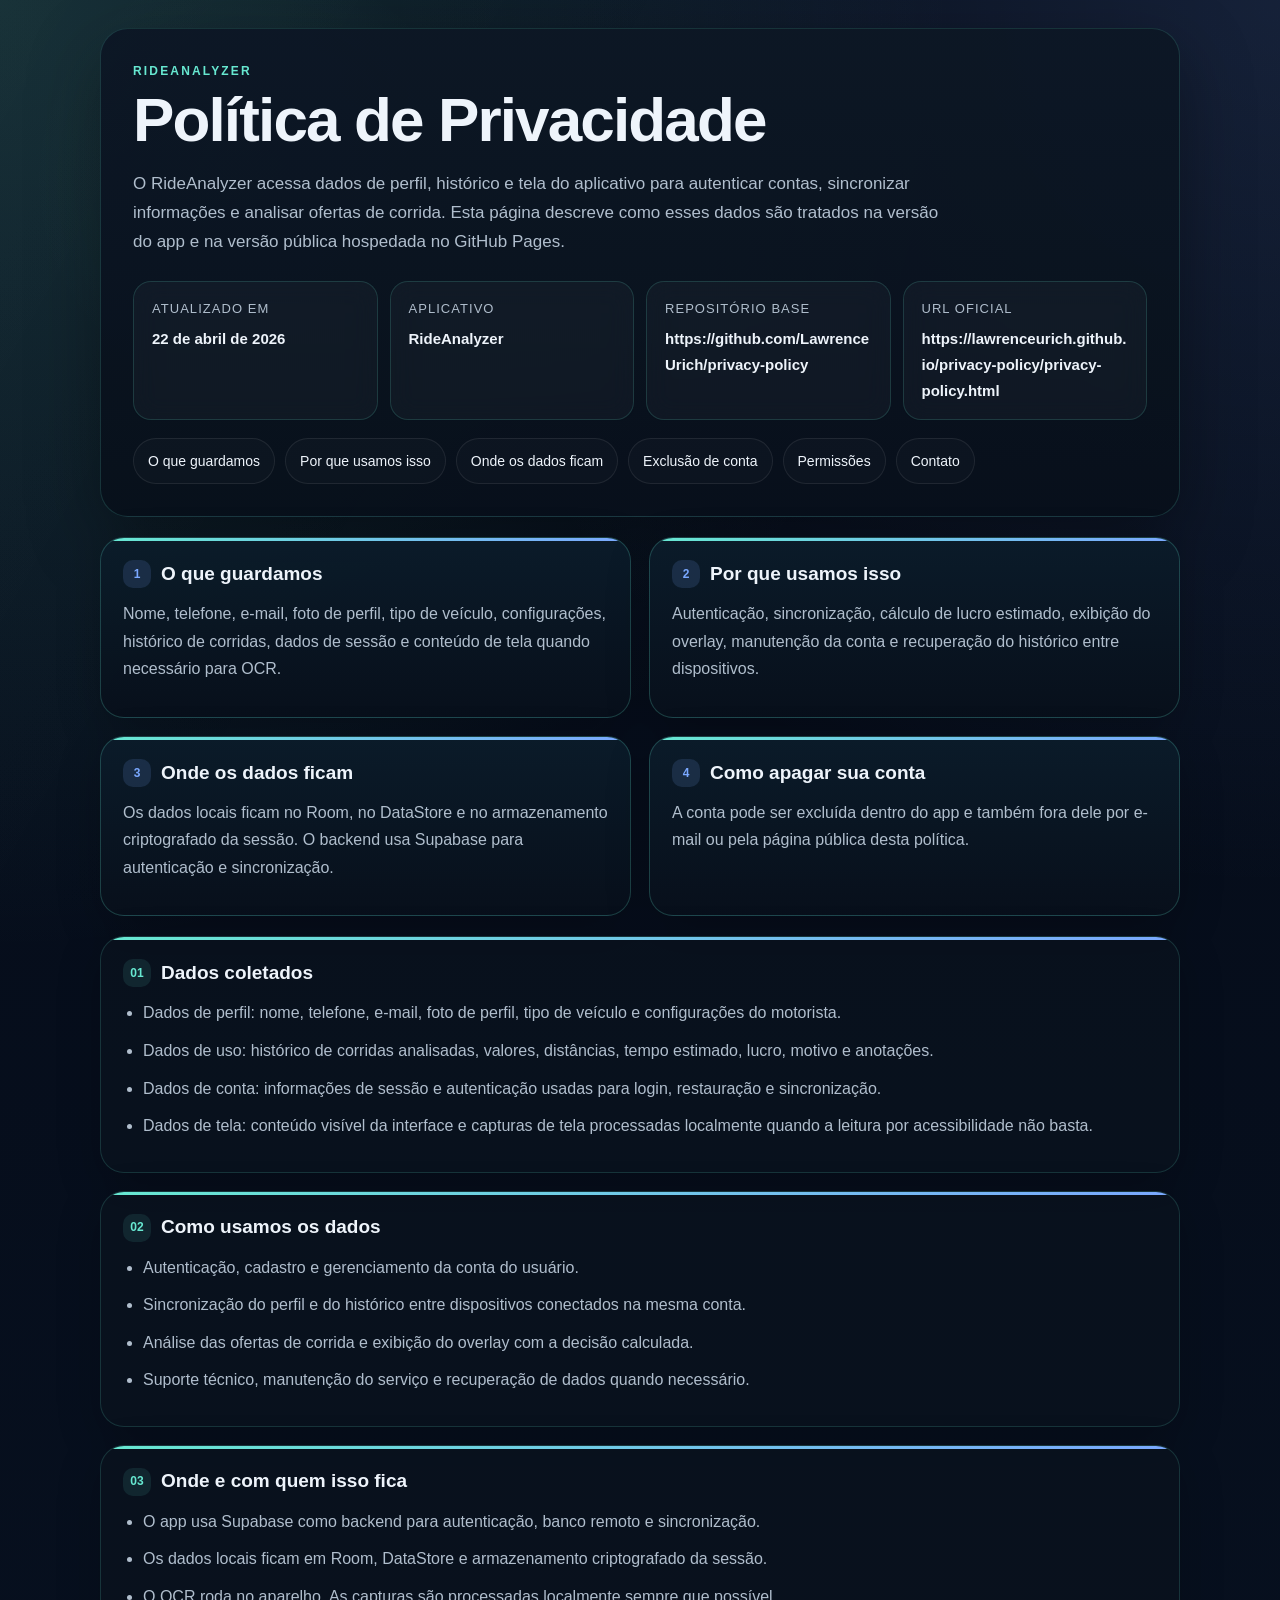
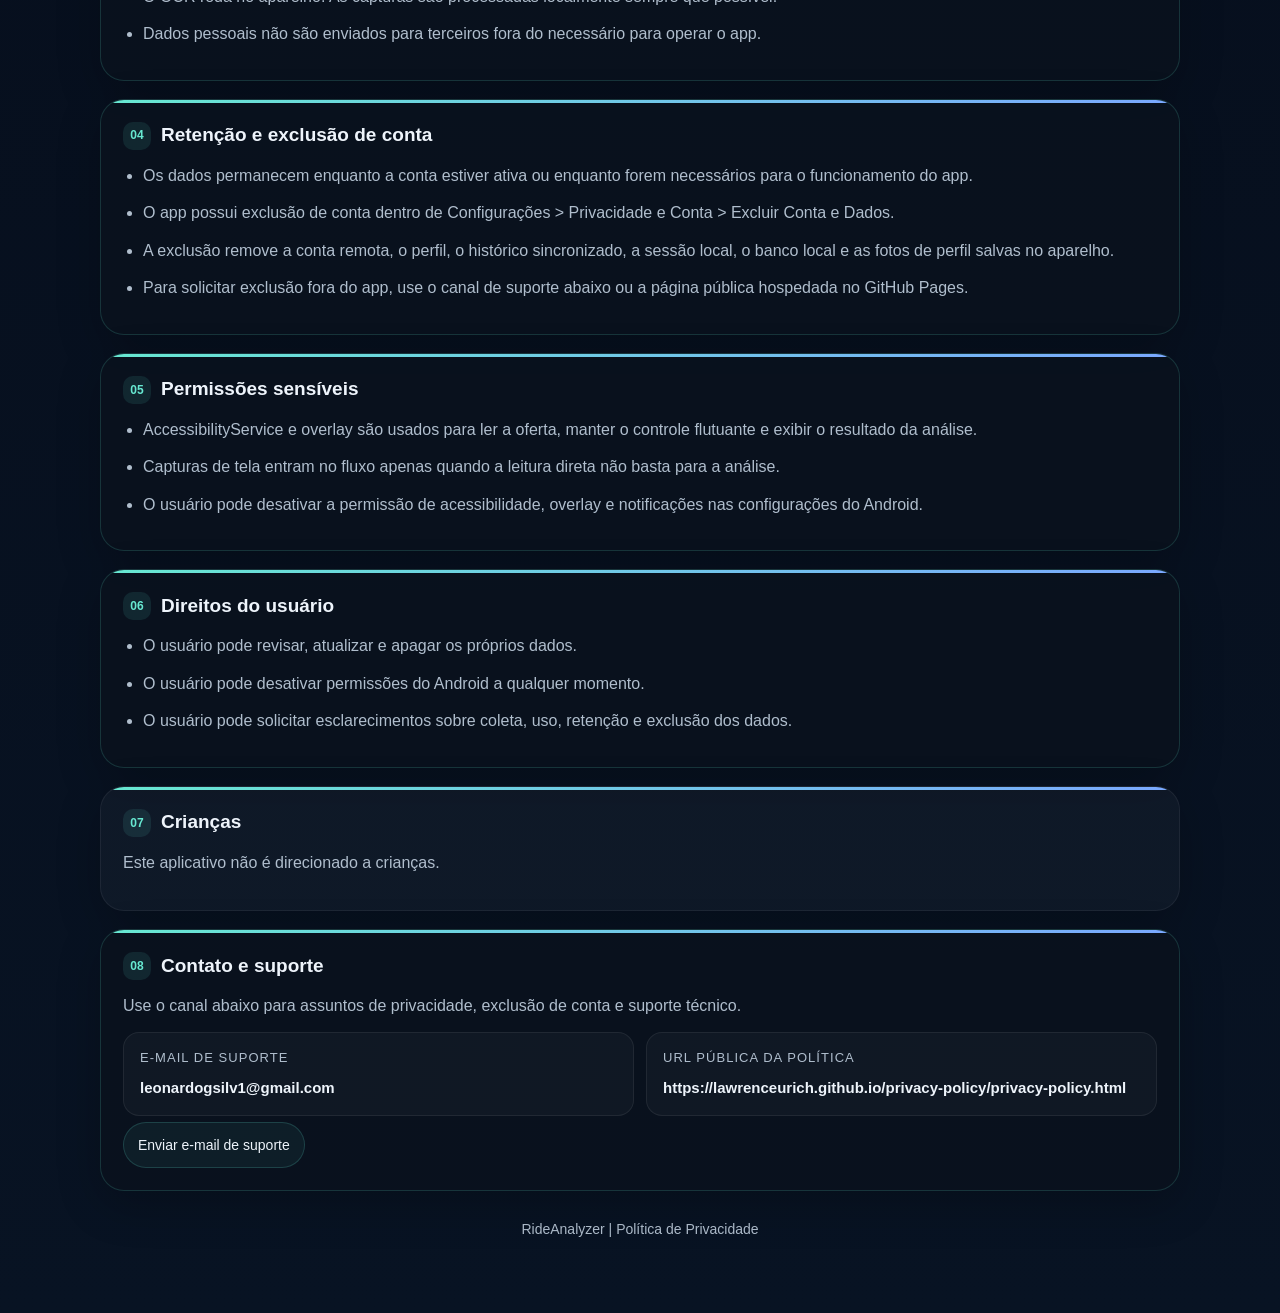
==== index.html @ 437ed107 "Criação de reirecionamento" ====
<!doctype html>
<html lang="pt-BR">
<head>
    <meta charset="utf-8" />
    <meta name="viewport" content="width=device-width, initial-scale=1" />
    <meta http-equiv="refresh" content="0; url=privacy-policy.html" />
    <title>RideAnalyzer - Politica de Privacidade</title>
</head>
<body>
    <p>
        Redirecionando para a
        <a href="privacy-policy.html">Politica de Privacidade do RideAnalyzer</a>.
    </p>
</body>
</html>
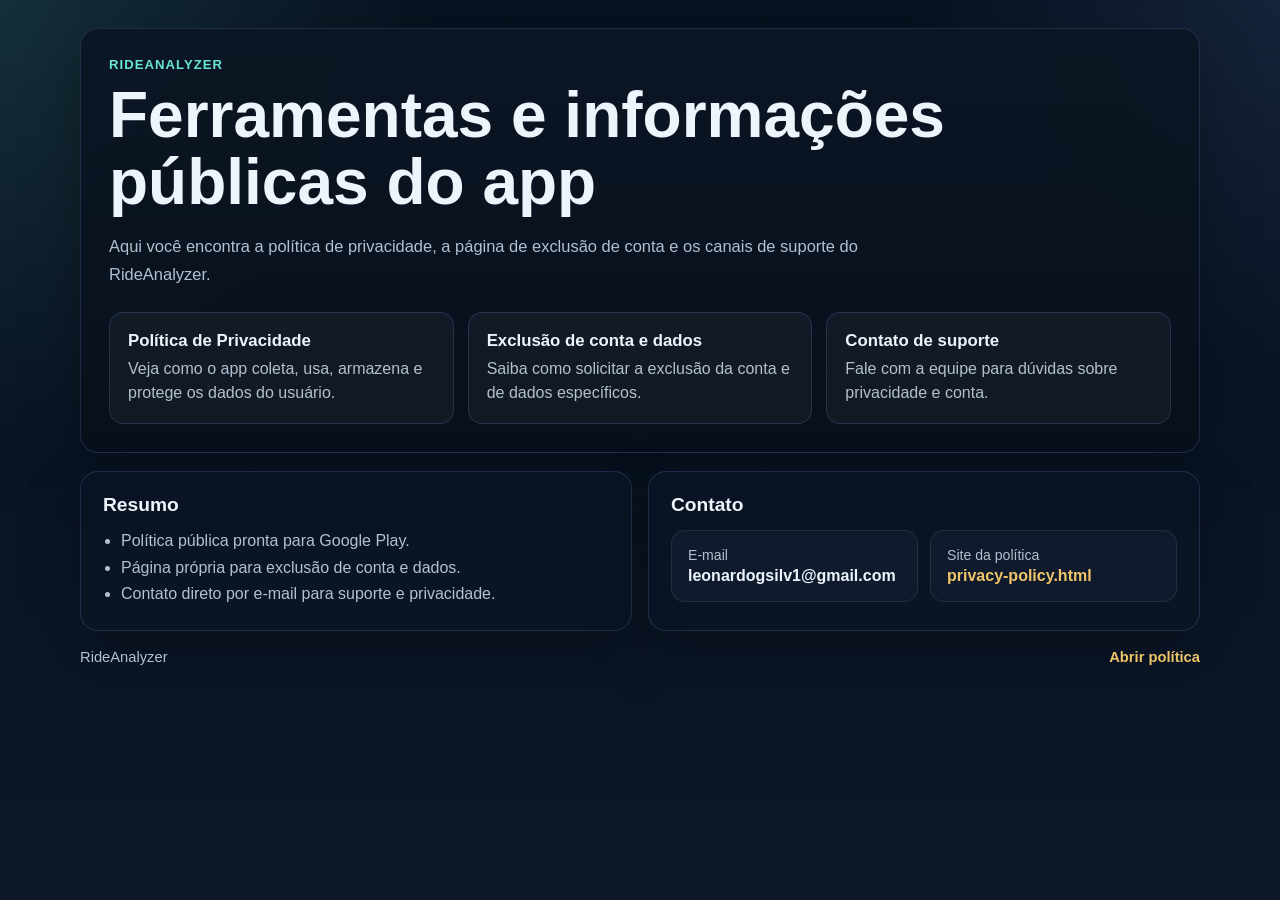
==== commit ad1a3da5: "Lading page" ====
--- a/index.html
+++ b/index.html
@@ -3,13 +3,257 @@
 <head>
     <meta charset="utf-8" />
     <meta name="viewport" content="width=device-width, initial-scale=1" />
-    <meta http-equiv="refresh" content="0; url=privacy-policy.html" />
-    <title>RideAnalyzer - Politica de Privacidade</title>
+    <meta name="description" content="RideAnalyzer: politica de privacidade, exclusao de conta e contato." />
+    <title>RideAnalyzer</title>
+    <style>
+        :root {
+            --bg: #07111f;
+            --bg-2: #0c1728;
+            --panel: rgba(11, 21, 36, 0.9);
+            --panel-2: rgba(16, 28, 46, 0.95);
+            --text: #eef4fb;
+            --muted: #b2c0d0;
+            --line: rgba(122, 168, 255, 0.18);
+            --accent: #67e8d1;
+            --accent-2: #7aa8ff;
+            --accent-3: #f0c56a;
+            --shadow: 0 24px 60px rgba(0, 0, 0, 0.28);
+        }
+
+        * {
+            box-sizing: border-box;
+        }
+
+        html {
+            color-scheme: dark;
+        }
+
+        body {
+            margin: 0;
+            min-height: 100vh;
+            font-family: "Segoe UI", Arial, sans-serif;
+            color: var(--text);
+            background:
+                radial-gradient(circle at top left, rgba(103, 232, 209, 0.14), transparent 28%),
+                radial-gradient(circle at top right, rgba(122, 168, 255, 0.12), transparent 24%),
+                linear-gradient(180deg, var(--bg), var(--bg-2));
+        }
+
+        main {
+            width: min(1120px, calc(100% - 32px));
+            margin: 0 auto;
+            padding: 28px 0 56px;
+        }
+
+        .hero {
+            border: 1px solid var(--line);
+            border-radius: 18px;
+            background: linear-gradient(180deg, rgba(12, 22, 36, 0.96), rgba(8, 16, 27, 0.96));
+            box-shadow: var(--shadow);
+            padding: 28px;
+            overflow: hidden;
+        }
+
+        .eyebrow {
+            margin: 0 0 10px;
+            color: var(--accent);
+            font-size: 0.82rem;
+            font-weight: 800;
+            letter-spacing: 0.08em;
+            text-transform: uppercase;
+        }
+
+        h1 {
+            margin: 0;
+            font-size: clamp(2.3rem, 5vw, 4.2rem);
+            line-height: 1.05;
+        }
+
+        .lead {
+            max-width: 760px;
+            margin: 16px 0 0;
+            color: var(--muted);
+            font-size: 1.03rem;
+            line-height: 1.7;
+        }
+
+        .actions {
+            display: grid;
+            grid-template-columns: repeat(auto-fit, minmax(220px, 1fr));
+            gap: 14px;
+            margin-top: 24px;
+        }
+
+        .action {
+            display: block;
+            padding: 18px;
+            border: 1px solid var(--line);
+            border-radius: 14px;
+            background: rgba(255, 255, 255, 0.04);
+            color: var(--text);
+            text-decoration: none;
+            transition: transform 0.15s ease, border-color 0.15s ease, background 0.15s ease;
+        }
+
+        .action:hover {
+            transform: translateY(-2px);
+            border-color: rgba(103, 232, 209, 0.36);
+            background: rgba(255, 255, 255, 0.06);
+        }
+
+        .action strong {
+            display: block;
+            font-size: 1.05rem;
+            margin-bottom: 6px;
+        }
+
+        .action span {
+            display: block;
+            color: var(--muted);
+            line-height: 1.5;
+        }
+
+        .grid {
+            display: grid;
+            grid-template-columns: repeat(12, 1fr);
+            gap: 16px;
+            margin-top: 18px;
+        }
+
+        .card {
+            grid-column: span 6;
+            border: 1px solid var(--line);
+            border-radius: 18px;
+            background: var(--panel);
+            box-shadow: var(--shadow);
+            padding: 22px;
+        }
+
+        .card h2 {
+            margin: 0 0 12px;
+            font-size: 1.2rem;
+        }
+
+        .card p,
+        .card li {
+            color: var(--muted);
+            line-height: 1.65;
+        }
+
+        .card ul {
+            margin: 0;
+            padding-left: 18px;
+        }
+
+        .contact {
+            display: grid;
+            grid-template-columns: repeat(auto-fit, minmax(240px, 1fr));
+            gap: 12px;
+            margin-top: 14px;
+        }
+
+        .contact-item {
+            border: 1px solid rgba(255, 255, 255, 0.08);
+            border-radius: 14px;
+            background: var(--panel-2);
+            padding: 16px;
+        }
+
+        .contact-item span {
+            display: block;
+            color: var(--muted);
+            font-size: 0.88rem;
+        }
+
+        .contact-item strong {
+            display: block;
+            margin-top: 4px;
+            overflow-wrap: anywhere;
+        }
+
+        .footer {
+            display: flex;
+            flex-wrap: wrap;
+            gap: 12px;
+            justify-content: space-between;
+            align-items: center;
+            margin-top: 18px;
+            color: var(--muted);
+            font-size: 0.92rem;
+        }
+
+        .mini-link {
+            color: var(--accent-3);
+            text-decoration: none;
+            font-weight: 700;
+        }
+
+        .mini-link:hover {
+            text-decoration: underline;
+        }
+
+        @media (max-width: 860px) {
+            .card {
+                grid-column: span 12;
+            }
+        }
+    </style>
 </head>
 <body>
-    <p>
-        Redirecionando para a
-        <a href="privacy-policy.html">Politica de Privacidade do RideAnalyzer</a>.
-    </p>
+    <main>
+        <section class="hero" aria-labelledby="title">
+            <p class="eyebrow">RideAnalyzer</p>
+            <h1 id="title">Ferramentas e informações públicas do app</h1>
+            <p class="lead">
+                Aqui você encontra a política de privacidade, a página de exclusão de conta e os
+                canais de suporte do RideAnalyzer.
+            </p>
+
+            <div class="actions" aria-label="Links principais">
+                <a class="action" href="privacy-policy.html">
+                    <strong>Política de Privacidade</strong>
+                    <span>Veja como o app coleta, usa, armazena e protege os dados do usuário.</span>
+                </a>
+                <a class="action" href="account-deletion.html">
+                    <strong>Exclusão de conta e dados</strong>
+                    <span>Saiba como solicitar a exclusão da conta e de dados específicos.</span>
+                </a>
+                <a class="action" href="mailto:leonardogsilv1@gmail.com?subject=RideAnalyzer%20-%20Suporte%20e%20privacidade">
+                    <strong>Contato de suporte</strong>
+                    <span>Fale com a equipe para dúvidas sobre privacidade e conta.</span>
+                </a>
+            </div>
+        </section>
+
+        <section class="grid" aria-label="Conteudo adicional">
+            <article class="card">
+                <h2>Resumo</h2>
+                <ul>
+                    <li>Política pública pronta para Google Play.</li>
+                    <li>Página própria para exclusão de conta e dados.</li>
+                    <li>Contato direto por e-mail para suporte e privacidade.</li>
+                </ul>
+            </article>
+
+            <article class="card">
+                <h2>Contato</h2>
+                <div class="contact">
+                    <div class="contact-item">
+                        <span>E-mail</span>
+                        <strong>leonardogsilv1@gmail.com</strong>
+                    </div>
+                    <div class="contact-item">
+                        <span>Site da política</span>
+                        <strong><a class="mini-link" href="privacy-policy.html">privacy-policy.html</a></strong>
+                    </div>
+                </div>
+            </article>
+        </section>
+
+        <div class="footer">
+            <span>RideAnalyzer</span>
+            <a class="mini-link" href="privacy-policy.html">Abrir política</a>
+        </div>
+    </main>
 </body>
 </html>
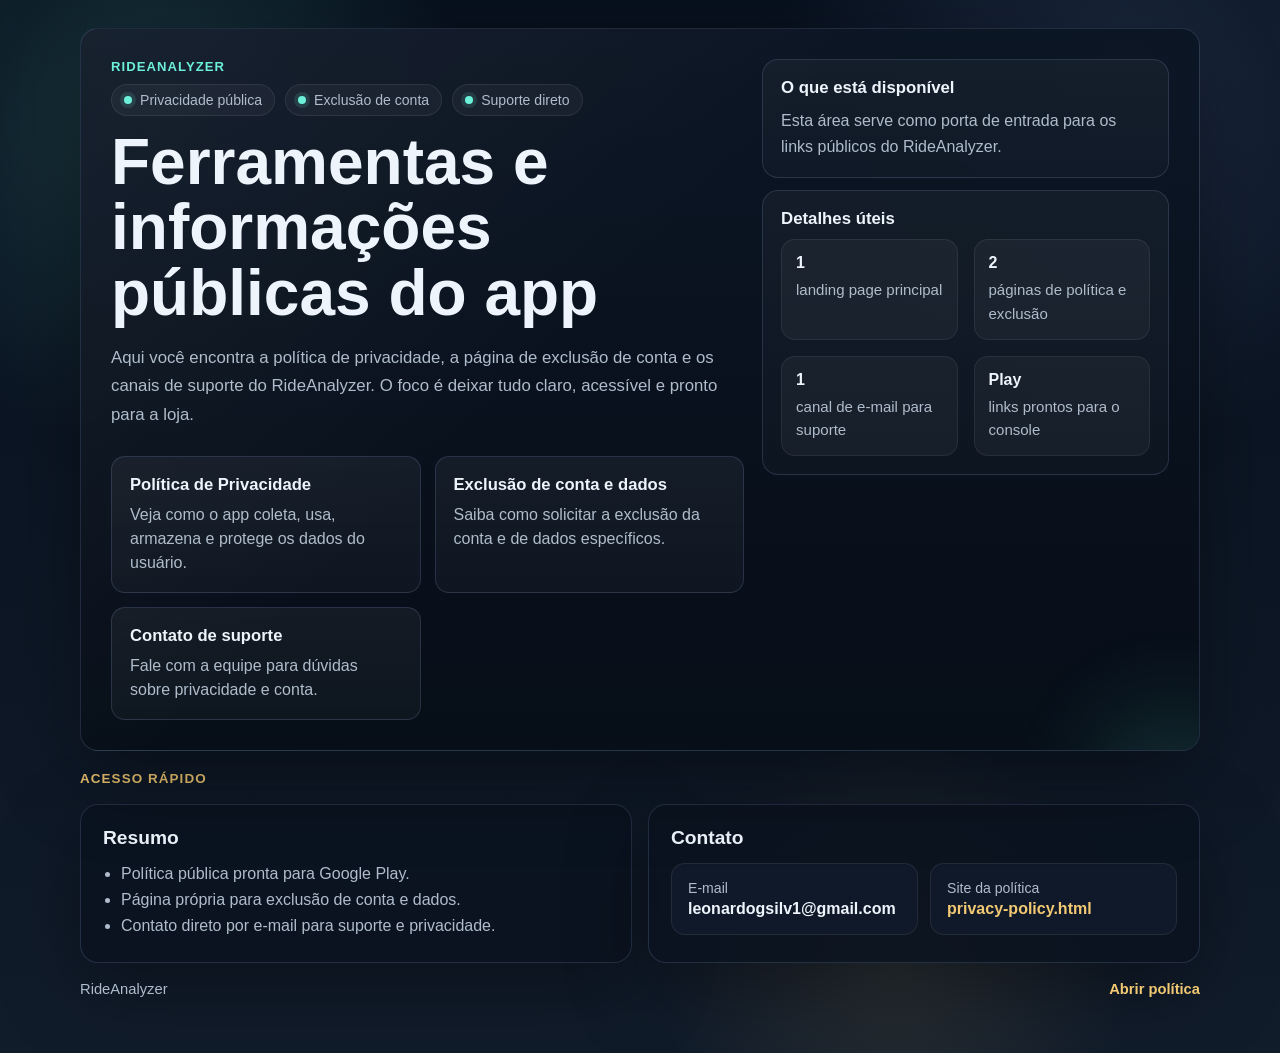
==== commit 8cb0ddbb: "Landing Page" ====
--- a/index.html
+++ b/index.html
@@ -7,17 +7,19 @@
     <title>RideAnalyzer</title>
     <style>
         :root {
-            --bg: #07111f;
-            --bg-2: #0c1728;
-            --panel: rgba(11, 21, 36, 0.9);
-            --panel-2: rgba(16, 28, 46, 0.95);
+            --bg: #07101d;
+            --bg-2: #111c2b;
+            --panel: rgba(11, 19, 31, 0.88);
+            --panel-2: rgba(17, 27, 42, 0.96);
+            --panel-3: rgba(255, 255, 255, 0.04);
             --text: #eef4fb;
-            --muted: #b2c0d0;
-            --line: rgba(122, 168, 255, 0.18);
-            --accent: #67e8d1;
-            --accent-2: #7aa8ff;
-            --accent-3: #f0c56a;
-            --shadow: 0 24px 60px rgba(0, 0, 0, 0.28);
+            --muted: #afbccb;
+            --line: rgba(145, 176, 220, 0.18);
+            --line-strong: rgba(103, 232, 209, 0.24);
+            --accent: #6cf0d8;
+            --accent-2: #8fb2ff;
+            --accent-3: #f3ca73;
+            --shadow: 0 28px 80px rgba(0, 0, 0, 0.34);
         }
 
         * {
@@ -34,8 +36,9 @@
             font-family: "Segoe UI", Arial, sans-serif;
             color: var(--text);
             background:
-                radial-gradient(circle at top left, rgba(103, 232, 209, 0.14), transparent 28%),
-                radial-gradient(circle at top right, rgba(122, 168, 255, 0.12), transparent 24%),
+                radial-gradient(circle at 12% 12%, rgba(108, 240, 216, 0.16), transparent 22%),
+                radial-gradient(circle at 88% 8%, rgba(143, 178, 255, 0.14), transparent 24%),
+                radial-gradient(circle at 70% 92%, rgba(243, 202, 115, 0.1), transparent 18%),
                 linear-gradient(180deg, var(--bg), var(--bg-2));
         }
 
@@ -46,12 +49,36 @@
         }
 
         .hero {
+            position: relative;
             border: 1px solid var(--line);
             border-radius: 18px;
-            background: linear-gradient(180deg, rgba(12, 22, 36, 0.96), rgba(8, 16, 27, 0.96));
+            background:
+                linear-gradient(135deg, rgba(255, 255, 255, 0.05), transparent 44%),
+                linear-gradient(180deg, rgba(12, 22, 36, 0.96), rgba(7, 14, 24, 0.96));
             box-shadow: var(--shadow);
-            padding: 28px;
+            padding: 30px;
             overflow: hidden;
+        }
+
+        .hero::after {
+            content: "";
+            position: absolute;
+            inset: auto -12% -28% auto;
+            width: 320px;
+            height: 320px;
+            border-radius: 50%;
+            background: radial-gradient(circle, rgba(108, 240, 216, 0.14), rgba(108, 240, 216, 0.03) 45%, transparent 72%);
+            pointer-events: none;
+            filter: blur(2px);
+        }
+
+        .hero-grid {
+            position: relative;
+            z-index: 1;
+            display: grid;
+            grid-template-columns: minmax(0, 1.4fr) minmax(280px, 0.9fr);
+            gap: 18px;
+            align-items: start;
         }
 
         .eyebrow {
@@ -63,17 +90,47 @@
             text-transform: uppercase;
         }
 
+        .brand-row {
+            display: flex;
+            flex-wrap: wrap;
+            gap: 10px;
+            margin-bottom: 14px;
+        }
+
+        .chip {
+            display: inline-flex;
+            align-items: center;
+            gap: 8px;
+            padding: 8px 12px;
+            border: 1px solid rgba(255, 255, 255, 0.08);
+            border-radius: 999px;
+            background: rgba(255, 255, 255, 0.04);
+            color: var(--muted);
+            font-size: 0.88rem;
+            line-height: 1;
+        }
+
+        .chip::before {
+            content: "";
+            width: 8px;
+            height: 8px;
+            border-radius: 50%;
+            background: var(--accent);
+            box-shadow: 0 0 0 4px rgba(108, 240, 216, 0.12);
+        }
+
         h1 {
             margin: 0;
-            font-size: clamp(2.3rem, 5vw, 4.2rem);
-            line-height: 1.05;
+            font-size: clamp(2.4rem, 5vw, 4.4rem);
+            line-height: 1.02;
+            letter-spacing: 0;
         }
 
         .lead {
             max-width: 760px;
-            margin: 16px 0 0;
-            color: var(--muted);
-            font-size: 1.03rem;
+            margin: 18px 0 0;
+            color: var(--muted);
+            font-size: 1.05rem;
             line-height: 1.7;
         }
 
@@ -81,36 +138,85 @@
             display: grid;
             grid-template-columns: repeat(auto-fit, minmax(220px, 1fr));
             gap: 14px;
-            margin-top: 24px;
+            margin-top: 26px;
         }
 
         .action {
             display: block;
-            padding: 18px;
+            padding: 18px 18px 17px;
             border: 1px solid var(--line);
             border-radius: 14px;
-            background: rgba(255, 255, 255, 0.04);
+            background: linear-gradient(180deg, rgba(255, 255, 255, 0.05), rgba(255, 255, 255, 0.03));
             color: var(--text);
             text-decoration: none;
-            transition: transform 0.15s ease, border-color 0.15s ease, background 0.15s ease;
+            transition: transform 0.16s ease, border-color 0.16s ease, background 0.16s ease, box-shadow 0.16s ease;
         }
 
         .action:hover {
             transform: translateY(-2px);
-            border-color: rgba(103, 232, 209, 0.36);
+            border-color: var(--line-strong);
             background: rgba(255, 255, 255, 0.06);
+            box-shadow: 0 16px 34px rgba(0, 0, 0, 0.18);
         }
 
         .action strong {
             display: block;
+            font-size: 1.04rem;
+            margin-bottom: 8px;
+        }
+
+        .action span {
+            display: block;
+            color: var(--muted);
+            line-height: 1.5;
+        }
+
+        .side-panel {
+            display: grid;
+            gap: 12px;
+        }
+
+        .panel {
+            border: 1px solid var(--line);
+            border-radius: 16px;
+            background: linear-gradient(180deg, rgba(255, 255, 255, 0.04), rgba(255, 255, 255, 0.025));
+            padding: 18px;
+        }
+
+        .panel h2 {
+            margin: 0 0 10px;
             font-size: 1.05rem;
+        }
+
+        .panel p {
+            margin: 0;
+            color: var(--muted);
+            line-height: 1.6;
+        }
+
+        .stats {
+            display: grid;
+            grid-template-columns: repeat(2, minmax(0, 1fr));
+            gap: 16px;
+        }
+
+        .stat {
+            border: 1px solid rgba(255, 255, 255, 0.07);
+            border-radius: 14px;
+            background: var(--panel-3);
+            padding: 14px;
+        }
+
+        .stat strong {
+            display: block;
+            font-size: 1rem;
             margin-bottom: 6px;
         }
 
-        .action span {
-            display: block;
-            color: var(--muted);
-            line-height: 1.5;
+        .stat span {
+            color: var(--muted);
+            line-height: 1.55;
+            font-size: 0.94rem;
         }
 
         .grid {
@@ -192,7 +298,20 @@
             text-decoration: underline;
         }
 
+        .section-label {
+            margin: 20px 0 10px;
+            color: var(--accent-3);
+            font-size: 0.84rem;
+            font-weight: 800;
+            letter-spacing: 0.08em;
+            text-transform: uppercase;
+        }
+
         @media (max-width: 860px) {
+            .hero-grid {
+                grid-template-columns: 1fr;
+            }
+
             .card {
                 grid-column: span 12;
             }
@@ -202,29 +321,68 @@
 <body>
     <main>
         <section class="hero" aria-labelledby="title">
-            <p class="eyebrow">RideAnalyzer</p>
-            <h1 id="title">Ferramentas e informações públicas do app</h1>
-            <p class="lead">
-                Aqui você encontra a política de privacidade, a página de exclusão de conta e os
-                canais de suporte do RideAnalyzer.
-            </p>
-
-            <div class="actions" aria-label="Links principais">
-                <a class="action" href="privacy-policy.html">
-                    <strong>Política de Privacidade</strong>
-                    <span>Veja como o app coleta, usa, armazena e protege os dados do usuário.</span>
-                </a>
-                <a class="action" href="account-deletion.html">
-                    <strong>Exclusão de conta e dados</strong>
-                    <span>Saiba como solicitar a exclusão da conta e de dados específicos.</span>
-                </a>
-                <a class="action" href="mailto:leonardogsilv1@gmail.com?subject=RideAnalyzer%20-%20Suporte%20e%20privacidade">
-                    <strong>Contato de suporte</strong>
-                    <span>Fale com a equipe para dúvidas sobre privacidade e conta.</span>
-                </a>
+            <div class="hero-grid">
+                <div>
+                    <p class="eyebrow">RideAnalyzer</p>
+                    <div class="brand-row" aria-label="Resumo rapido">
+                        <span class="chip">Privacidade pública</span>
+                        <span class="chip">Exclusão de conta</span>
+                        <span class="chip">Suporte direto</span>
+                    </div>
+                    <h1 id="title">Ferramentas e informações públicas do app</h1>
+                    <p class="lead">
+                        Aqui você encontra a política de privacidade, a página de exclusão de conta e os
+                        canais de suporte do RideAnalyzer. O foco é deixar tudo claro, acessível e pronto
+                        para a loja.
+                    </p>
+
+                    <div class="actions" aria-label="Links principais">
+                        <a class="action" href="privacy-policy.html">
+                            <strong>Política de Privacidade</strong>
+                            <span>Veja como o app coleta, usa, armazena e protege os dados do usuário.</span>
+                        </a>
+                        <a class="action" href="account-deletion.html">
+                            <strong>Exclusão de conta e dados</strong>
+                            <span>Saiba como solicitar a exclusão da conta e de dados específicos.</span>
+                        </a>
+                        <a class="action" href="mailto:leonardogsilv1@gmail.com?subject=RideAnalyzer%20-%20Suporte%20e%20privacidade">
+                            <strong>Contato de suporte</strong>
+                            <span>Fale com a equipe para dúvidas sobre privacidade e conta.</span>
+                        </a>
+                    </div>
+                </div>
+
+                <aside class="side-panel" aria-label="Painel lateral">
+                    <div class="panel">
+                        <h2>O que está disponível</h2>
+                        <p>Esta área serve como porta de entrada para os links públicos do RideAnalyzer.</p>
+                    </div>
+                    <div class="panel">
+                        <h2>Detalhes úteis</h2>
+                        <div class="stats">
+                            <div class="stat">
+                                <strong>1</strong>
+                                <span>landing page principal</span>
+                            </div>
+                            <div class="stat">
+                                <strong>2</strong>
+                                <span>páginas de política e exclusão</span>
+                            </div>
+                            <div class="stat">
+                                <strong>1</strong>
+                                <span>canal de e-mail para suporte</span>
+                            </div>
+                            <div class="stat">
+                                <strong>Play</strong>
+                                <span>links prontos para o console</span>
+                            </div>
+                        </div>
+                    </div>
+                </aside>
             </div>
         </section>
 
+        <p class="section-label">Acesso rápido</p>
         <section class="grid" aria-label="Conteudo adicional">
             <article class="card">
                 <h2>Resumo</h2>
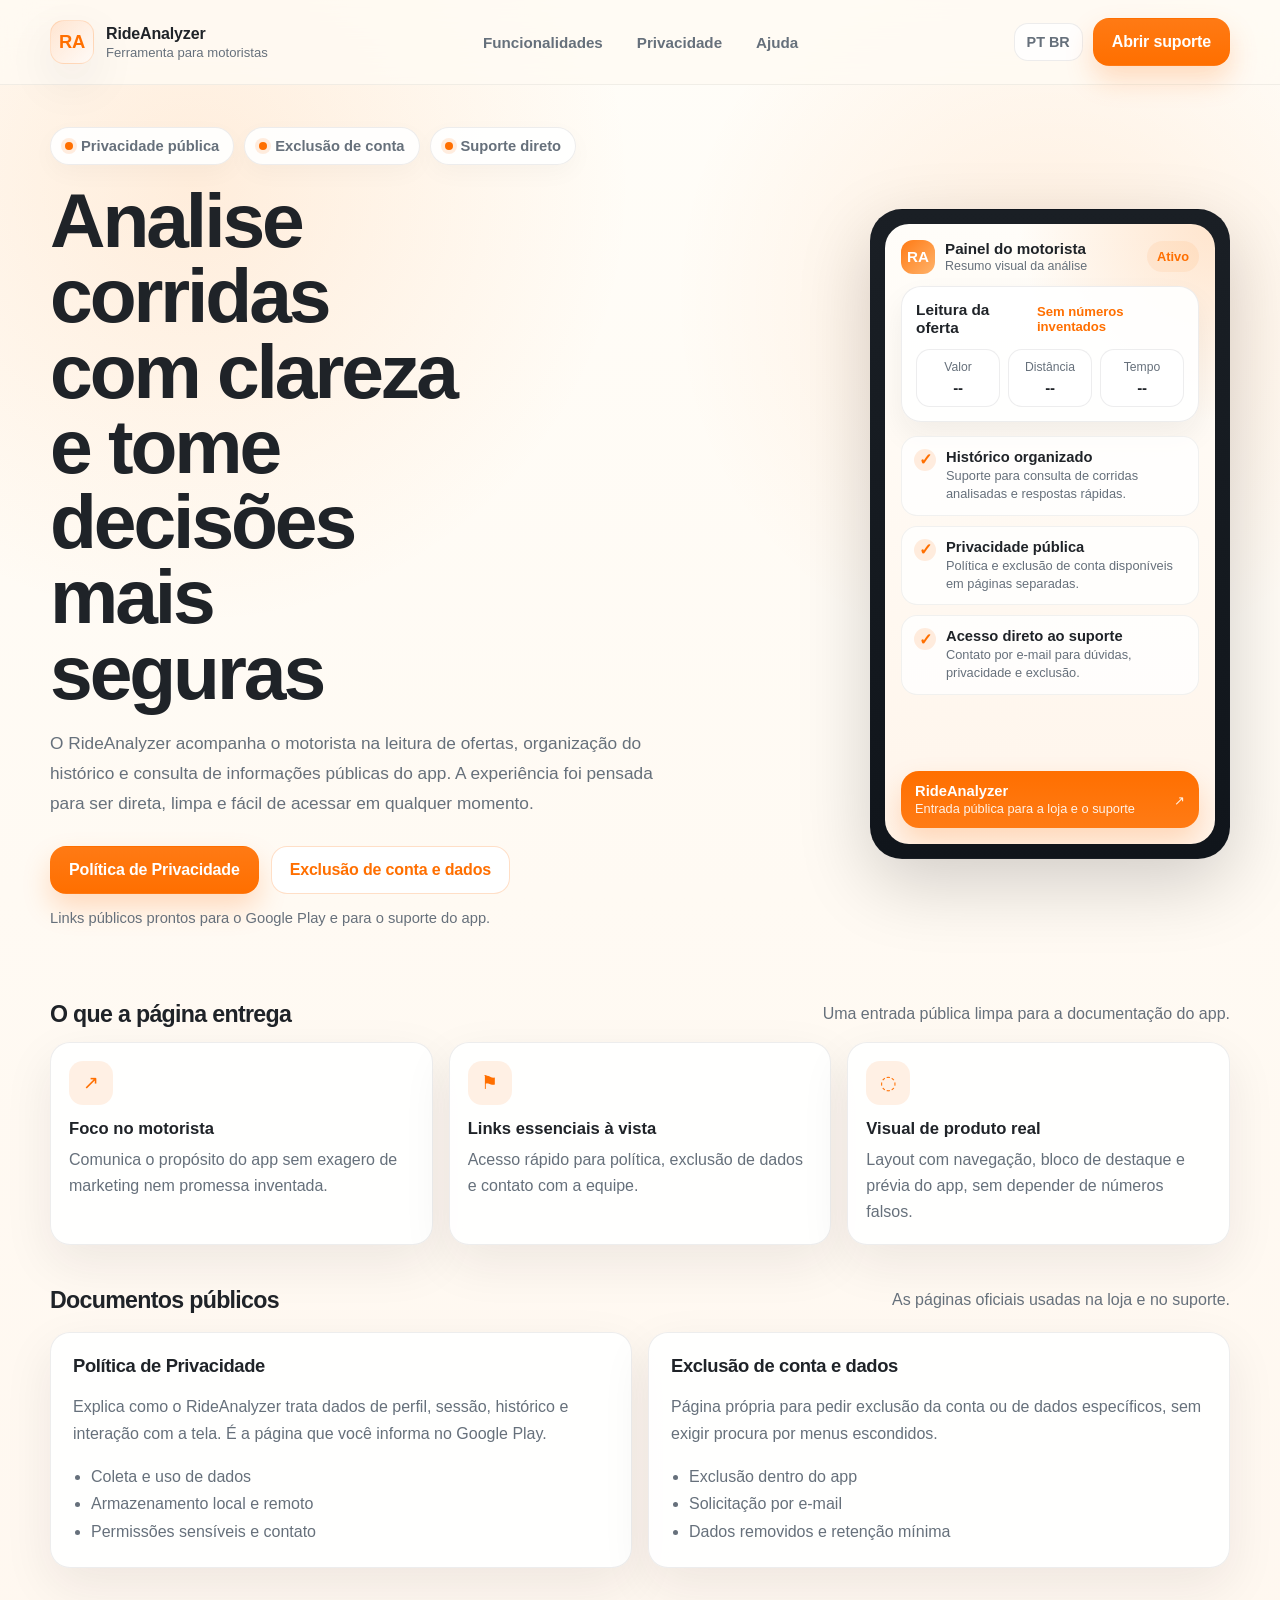
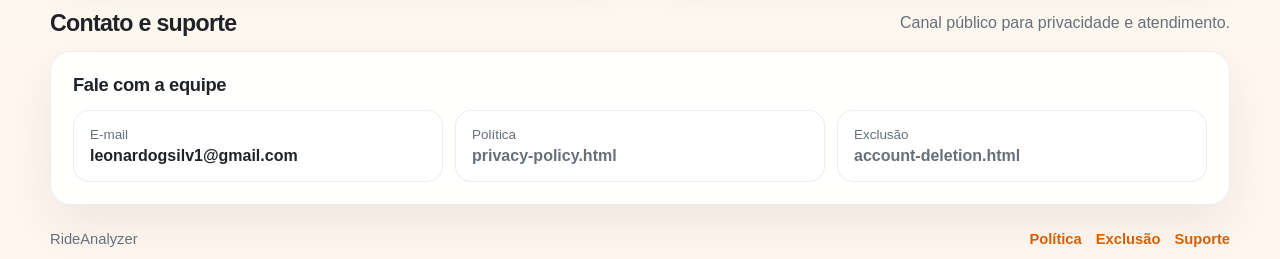
==== commit 79bd60f1: "landing page simples e inicial" ====
--- a/index.html
+++ b/index.html
@@ -3,23 +3,22 @@
 <head>
     <meta charset="utf-8" />
     <meta name="viewport" content="width=device-width, initial-scale=1" />
-    <meta name="description" content="RideAnalyzer: politica de privacidade, exclusao de conta e contato." />
+    <meta name="description" content="RideAnalyzer: analise corridas, consulte a politica de privacidade e solicite exclusao de conta." />
     <title>RideAnalyzer</title>
     <style>
         :root {
-            --bg: #07101d;
-            --bg-2: #111c2b;
-            --panel: rgba(11, 19, 31, 0.88);
-            --panel-2: rgba(17, 27, 42, 0.96);
-            --panel-3: rgba(255, 255, 255, 0.04);
-            --text: #eef4fb;
-            --muted: #afbccb;
-            --line: rgba(145, 176, 220, 0.18);
-            --line-strong: rgba(103, 232, 209, 0.24);
-            --accent: #6cf0d8;
-            --accent-2: #8fb2ff;
-            --accent-3: #f3ca73;
-            --shadow: 0 28px 80px rgba(0, 0, 0, 0.34);
+            --bg: #fffaf3;
+            --surface: rgba(255, 255, 255, 0.9);
+            --surface-strong: #ffffff;
+            --surface-soft: rgba(255, 111, 0, 0.06);
+            --text: #1f2328;
+            --muted: #66707b;
+            --line: rgba(31, 35, 40, 0.08);
+            --line-strong: rgba(255, 111, 0, 0.22);
+            --accent: #ff6f00;
+            --accent-2: #ff8f33;
+            --accent-dark: #d95f00;
+            --shadow: 0 18px 50px rgba(35, 31, 32, 0.08);
         }
 
         * {
@@ -27,7 +26,8 @@
         }
 
         html {
-            color-scheme: dark;
+            color-scheme: light;
+            scroll-behavior: smooth;
         }
 
         body {
@@ -36,190 +36,484 @@
             font-family: "Segoe UI", Arial, sans-serif;
             color: var(--text);
             background:
-                radial-gradient(circle at 12% 12%, rgba(108, 240, 216, 0.16), transparent 22%),
-                radial-gradient(circle at 88% 8%, rgba(143, 178, 255, 0.14), transparent 24%),
-                radial-gradient(circle at 70% 92%, rgba(243, 202, 115, 0.1), transparent 18%),
-                linear-gradient(180deg, var(--bg), var(--bg-2));
-        }
-
-        main {
-            width: min(1120px, calc(100% - 32px));
+                radial-gradient(circle at 15% 10%, rgba(255, 143, 51, 0.14), transparent 22%),
+                radial-gradient(circle at 82% 16%, rgba(255, 111, 0, 0.1), transparent 20%),
+                linear-gradient(180deg, #fffdf8 0%, #fffaf3 48%, #fff7ef 100%);
+        }
+
+        a {
+            color: inherit;
+        }
+
+        .page {
+            width: min(1180px, calc(100% - 32px));
             margin: 0 auto;
-            padding: 28px 0 56px;
+        }
+
+        .topbar {
+            position: sticky;
+            top: 0;
+            z-index: 20;
+            backdrop-filter: blur(16px);
+            background: rgba(255, 250, 243, 0.82);
+            border-bottom: 1px solid rgba(31, 35, 40, 0.06);
+        }
+
+        .topbar-inner {
+            width: min(1180px, calc(100% - 32px));
+            margin: 0 auto;
+            min-height: 84px;
+            display: flex;
+            align-items: center;
+            justify-content: space-between;
+            gap: 20px;
+        }
+
+        .brand {
+            display: flex;
+            align-items: center;
+            gap: 12px;
+            text-decoration: none;
+        }
+
+        .brand-mark {
+            width: 44px;
+            height: 44px;
+            border-radius: 14px;
+            background:
+                linear-gradient(135deg, rgba(255, 111, 0, 0.18), rgba(255, 143, 51, 0.04)),
+                #fff;
+            border: 1px solid rgba(255, 111, 0, 0.16);
+            box-shadow: var(--shadow);
+            display: grid;
+            place-items: center;
+            color: var(--accent);
+            font-weight: 900;
+            font-size: 1.15rem;
+            letter-spacing: -0.02em;
+        }
+
+        .brand-text {
+            display: grid;
+            gap: 2px;
+        }
+
+        .brand-text strong {
+            font-size: 1rem;
+            letter-spacing: -0.01em;
+        }
+
+        .brand-text span {
+            font-size: 0.82rem;
+            color: var(--muted);
+        }
+
+        .nav {
+            display: flex;
+            align-items: center;
+            gap: 10px;
+            flex-wrap: wrap;
+            justify-content: center;
+        }
+
+        .nav a {
+            padding: 10px 12px;
+            border-radius: 999px;
+            text-decoration: none;
+            color: var(--muted);
+            font-weight: 700;
+            font-size: 0.95rem;
+        }
+
+        .nav a:hover {
+            background: rgba(255, 111, 0, 0.08);
+            color: var(--text);
+        }
+
+        .top-actions {
+            display: flex;
+            align-items: center;
+            gap: 10px;
+        }
+
+        .lang {
+            display: inline-flex;
+            align-items: center;
+            gap: 6px;
+            padding: 10px 12px;
+            border-radius: 14px;
+            border: 1px solid rgba(31, 35, 40, 0.08);
+            background: rgba(255, 255, 255, 0.8);
+            color: var(--muted);
+            font-size: 0.9rem;
+            font-weight: 700;
+        }
+
+        .cta {
+            display: inline-flex;
+            align-items: center;
+            justify-content: center;
+            min-height: 48px;
+            padding: 0 18px;
+            border-radius: 16px;
+            border: 1px solid transparent;
+            text-decoration: none;
+            font-weight: 800;
+            letter-spacing: -0.01em;
+            transition: transform 0.16s ease, box-shadow 0.16s ease, border-color 0.16s ease;
+        }
+
+        .cta:hover {
+            transform: translateY(-1px);
+        }
+
+        .cta-primary {
+            background: linear-gradient(180deg, #ff7a14, var(--accent));
+            color: #fff;
+            box-shadow: 0 14px 28px rgba(255, 111, 0, 0.22);
+        }
+
+        .cta-primary:hover {
+            box-shadow: 0 16px 32px rgba(255, 111, 0, 0.28);
         }
 
         .hero {
-            position: relative;
-            border: 1px solid var(--line);
-            border-radius: 18px;
-            background:
-                linear-gradient(135deg, rgba(255, 255, 255, 0.05), transparent 44%),
-                linear-gradient(180deg, rgba(12, 22, 36, 0.96), rgba(7, 14, 24, 0.96));
-            box-shadow: var(--shadow);
-            padding: 30px;
-            overflow: hidden;
-        }
-
-        .hero::after {
-            content: "";
-            position: absolute;
-            inset: auto -12% -28% auto;
-            width: 320px;
-            height: 320px;
-            border-radius: 50%;
-            background: radial-gradient(circle, rgba(108, 240, 216, 0.14), rgba(108, 240, 216, 0.03) 45%, transparent 72%);
-            pointer-events: none;
-            filter: blur(2px);
+            padding: 42px 0 18px;
         }
 
         .hero-grid {
-            position: relative;
-            z-index: 1;
-            display: grid;
-            grid-template-columns: minmax(0, 1.4fr) minmax(280px, 0.9fr);
-            gap: 18px;
-            align-items: start;
-        }
-
-        .eyebrow {
-            margin: 0 0 10px;
-            color: var(--accent);
-            font-size: 0.82rem;
-            font-weight: 800;
-            letter-spacing: 0.08em;
-            text-transform: uppercase;
-        }
-
-        .brand-row {
-            display: flex;
+            display: grid;
+            grid-template-columns: minmax(0, 1.08fr) minmax(320px, 0.92fr);
+            gap: 34px;
+            align-items: center;
+        }
+
+        .kicker-row {
+            display: flex;
+            gap: 10px;
             flex-wrap: wrap;
-            gap: 10px;
-            margin-bottom: 14px;
-        }
-
-        .chip {
+            margin-bottom: 18px;
+        }
+
+        .kicker {
             display: inline-flex;
             align-items: center;
             gap: 8px;
-            padding: 8px 12px;
-            border: 1px solid rgba(255, 255, 255, 0.08);
+            padding: 10px 14px;
             border-radius: 999px;
-            background: rgba(255, 255, 255, 0.04);
-            color: var(--muted);
-            font-size: 0.88rem;
-            line-height: 1;
-        }
-
-        .chip::before {
-            content: "";
+            background: rgba(255, 255, 255, 0.9);
+            border: 1px solid rgba(31, 35, 40, 0.08);
+            box-shadow: 0 8px 24px rgba(0, 0, 0, 0.03);
+            color: var(--muted);
+            font-size: 0.92rem;
+            font-weight: 700;
+        }
+
+        .kicker-dot {
             width: 8px;
             height: 8px;
             border-radius: 50%;
             background: var(--accent);
-            box-shadow: 0 0 0 4px rgba(108, 240, 216, 0.12);
+            box-shadow: 0 0 0 4px rgba(255, 111, 0, 0.12);
         }
 
         h1 {
             margin: 0;
-            font-size: clamp(2.4rem, 5vw, 4.4rem);
-            line-height: 1.02;
-            letter-spacing: 0;
-        }
-
-        .lead {
-            max-width: 760px;
+            font-size: clamp(2.8rem, 6vw, 5.1rem);
+            line-height: 0.98;
+            letter-spacing: -0.04em;
+            max-width: 10ch;
+        }
+
+        .hero-copy {
             margin: 18px 0 0;
-            color: var(--muted);
-            font-size: 1.05rem;
-            line-height: 1.7;
-        }
-
-        .actions {
-            display: grid;
-            grid-template-columns: repeat(auto-fit, minmax(220px, 1fr));
+            max-width: 620px;
+            color: var(--muted);
+            font-size: 1.08rem;
+            line-height: 1.74;
+        }
+
+        .hero-actions {
+            display: flex;
+            flex-wrap: wrap;
+            gap: 12px;
+            margin-top: 28px;
+        }
+
+        .cta-secondary {
+            background: #fff;
+            color: var(--accent);
+            border-color: rgba(255, 111, 0, 0.22);
+        }
+
+        .cta-secondary:hover {
+            border-color: rgba(255, 111, 0, 0.34);
+            box-shadow: 0 10px 24px rgba(255, 111, 0, 0.08);
+        }
+
+        .hero-note {
+            margin-top: 16px;
+            color: var(--muted);
+            font-size: 0.92rem;
+        }
+
+        .phone-shell {
+            justify-self: end;
+            width: min(100%, 360px);
+            border-radius: 32px;
+            border: 1px solid rgba(31, 35, 40, 0.12);
+            background: linear-gradient(180deg, #1a1f25, #10151b);
+            box-shadow: 0 24px 72px rgba(0, 0, 0, 0.18);
+            padding: 14px;
+        }
+
+        .phone-screen {
+            border-radius: 24px;
+            overflow: hidden;
+            background:
+                radial-gradient(circle at top right, rgba(255, 143, 51, 0.22), transparent 28%),
+                linear-gradient(180deg, #fffdf9, #fff5eb);
+            min-height: 620px;
+            display: grid;
+            grid-template-rows: auto 1fr auto;
+        }
+
+        .screen-top {
+            padding: 16px 16px 12px;
+            display: flex;
+            align-items: center;
+            justify-content: space-between;
+            gap: 10px;
+        }
+
+        .mini-brand {
+            display: flex;
+            align-items: center;
+            gap: 10px;
+        }
+
+        .mini-logo {
+            width: 34px;
+            height: 34px;
+            border-radius: 12px;
+            background: linear-gradient(135deg, #ff7a14, #ffb36b);
+            color: #fff;
+            display: grid;
+            place-items: center;
+            font-weight: 900;
+            font-size: 0.95rem;
+        }
+
+        .mini-title {
+            display: grid;
+            gap: 2px;
+        }
+
+        .mini-title strong {
+            font-size: 0.95rem;
+        }
+
+        .mini-title span {
+            font-size: 0.78rem;
+            color: var(--muted);
+        }
+
+        .status-pill {
+            padding: 8px 10px;
+            border-radius: 999px;
+            background: rgba(255, 111, 0, 0.08);
+            color: var(--accent);
+            font-size: 0.8rem;
+            font-weight: 800;
+        }
+
+        .screen-content {
+            display: grid;
             gap: 14px;
-            margin-top: 26px;
-        }
-
-        .action {
+            padding: 0 16px 16px;
+            align-content: start;
+        }
+
+        .preview-card {
+            border-radius: 20px;
+            border: 1px solid rgba(31, 35, 40, 0.08);
+            background: rgba(255, 255, 255, 0.9);
+            box-shadow: 0 14px 30px rgba(35, 31, 32, 0.06);
+            padding: 14px;
+        }
+
+        .preview-head {
+            display: flex;
+            align-items: center;
+            justify-content: space-between;
+            gap: 10px;
+            margin-bottom: 12px;
+        }
+
+        .preview-head strong {
+            font-size: 0.96rem;
+        }
+
+        .preview-head span {
+            color: var(--accent);
+            font-size: 0.82rem;
+            font-weight: 800;
+        }
+
+        .metric-grid {
+            display: grid;
+            grid-template-columns: repeat(3, minmax(0, 1fr));
+            gap: 8px;
+        }
+
+        .metric {
+            border-radius: 14px;
+            border: 1px solid rgba(31, 35, 40, 0.08);
+            background: #fff;
+            padding: 10px 8px;
+            text-align: center;
+        }
+
+        .metric span {
             display: block;
-            padding: 18px 18px 17px;
+            font-size: 0.76rem;
+            color: var(--muted);
+            margin-bottom: 5px;
+        }
+
+        .metric strong {
+            display: block;
+            font-size: 0.94rem;
+            letter-spacing: -0.01em;
+        }
+
+        .checklist {
+            display: grid;
+            gap: 10px;
+        }
+
+        .check {
+            display: flex;
+            align-items: flex-start;
+            gap: 10px;
+            padding: 12px;
+            border-radius: 16px;
+            background: rgba(255, 255, 255, 0.78);
+            border: 1px solid rgba(31, 35, 40, 0.06);
+        }
+
+        .check-icon {
+            width: 22px;
+            height: 22px;
+            border-radius: 50%;
+            background: rgba(255, 111, 0, 0.12);
+            color: var(--accent);
+            display: grid;
+            place-items: center;
+            font-weight: 900;
+            flex: 0 0 auto;
+        }
+
+        .check strong {
+            display: block;
+            font-size: 0.92rem;
+            margin-bottom: 2px;
+        }
+
+        .check span {
+            display: block;
+            font-size: 0.8rem;
+            color: var(--muted);
+            line-height: 1.4;
+        }
+
+        .screen-bottom {
+            padding: 0 16px 16px;
+        }
+
+        .bottom-banner {
+            border-radius: 18px;
+            padding: 12px 14px;
+            background: linear-gradient(180deg, var(--accent), #ff7b15);
+            color: #fff;
+            display: flex;
+            align-items: center;
+            justify-content: space-between;
+            gap: 12px;
+            box-shadow: 0 14px 28px rgba(255, 111, 0, 0.22);
+        }
+
+        .bottom-banner strong {
+            display: block;
+            font-size: 0.92rem;
+        }
+
+        .bottom-banner span {
+            display: block;
+            font-size: 0.8rem;
+            opacity: 0.9;
+            margin-top: 2px;
+        }
+
+        .section-title {
+            margin: 42px 0 14px;
+            display: flex;
+            align-items: center;
+            justify-content: space-between;
+            gap: 12px;
+            flex-wrap: wrap;
+        }
+
+        .section-title h2 {
+            margin: 0;
+            font-size: 1.45rem;
+            letter-spacing: -0.03em;
+        }
+
+        .section-title p {
+            margin: 0;
+            color: var(--muted);
+        }
+
+        .feature-grid {
+            display: grid;
+            grid-template-columns: repeat(3, minmax(0, 1fr));
+            gap: 16px;
+        }
+
+        .feature {
             border: 1px solid var(--line);
+            background: var(--surface);
+            border-radius: 20px;
+            padding: 18px;
+            box-shadow: var(--shadow);
+        }
+
+        .feature-icon {
+            width: 44px;
+            height: 44px;
             border-radius: 14px;
-            background: linear-gradient(180deg, rgba(255, 255, 255, 0.05), rgba(255, 255, 255, 0.03));
-            color: var(--text);
-            text-decoration: none;
-            transition: transform 0.16s ease, border-color 0.16s ease, background 0.16s ease, box-shadow 0.16s ease;
-        }
-
-        .action:hover {
-            transform: translateY(-2px);
-            border-color: var(--line-strong);
-            background: rgba(255, 255, 255, 0.06);
-            box-shadow: 0 16px 34px rgba(0, 0, 0, 0.18);
-        }
-
-        .action strong {
+            display: grid;
+            place-items: center;
+            background: rgba(255, 111, 0, 0.1);
+            color: var(--accent);
+            font-size: 1.2rem;
+            margin-bottom: 14px;
+        }
+
+        .feature strong {
             display: block;
             font-size: 1.04rem;
             margin-bottom: 8px;
         }
 
-        .action span {
-            display: block;
-            color: var(--muted);
-            line-height: 1.5;
-        }
-
-        .side-panel {
-            display: grid;
-            gap: 12px;
-        }
-
-        .panel {
-            border: 1px solid var(--line);
-            border-radius: 16px;
-            background: linear-gradient(180deg, rgba(255, 255, 255, 0.04), rgba(255, 255, 255, 0.025));
-            padding: 18px;
-        }
-
-        .panel h2 {
-            margin: 0 0 10px;
-            font-size: 1.05rem;
-        }
-
-        .panel p {
+        .feature p {
             margin: 0;
             color: var(--muted);
-            line-height: 1.6;
-        }
-
-        .stats {
-            display: grid;
-            grid-template-columns: repeat(2, minmax(0, 1fr));
-            gap: 16px;
-        }
-
-        .stat {
-            border: 1px solid rgba(255, 255, 255, 0.07);
-            border-radius: 14px;
-            background: var(--panel-3);
-            padding: 14px;
-        }
-
-        .stat strong {
-            display: block;
-            font-size: 1rem;
-            margin-bottom: 6px;
-        }
-
-        .stat span {
-            color: var(--muted);
-            line-height: 1.55;
-            font-size: 0.94rem;
-        }
-
-        .grid {
+            line-height: 1.65;
+        }
+
+        .content-grid {
             display: grid;
             grid-template-columns: repeat(12, 1fr);
             gap: 16px;
@@ -229,21 +523,22 @@
         .card {
             grid-column: span 6;
             border: 1px solid var(--line);
-            border-radius: 18px;
-            background: var(--panel);
+            border-radius: 20px;
+            background: var(--surface);
             box-shadow: var(--shadow);
             padding: 22px;
         }
 
-        .card h2 {
-            margin: 0 0 12px;
-            font-size: 1.2rem;
+        .card h3 {
+            margin: 0 0 10px;
+            font-size: 1.15rem;
+            letter-spacing: -0.02em;
         }
 
         .card p,
         .card li {
             color: var(--muted);
-            line-height: 1.65;
+            line-height: 1.7;
         }
 
         .card ul {
@@ -251,166 +546,317 @@
             padding-left: 18px;
         }
 
-        .contact {
-            display: grid;
-            grid-template-columns: repeat(auto-fit, minmax(240px, 1fr));
+        .contact-grid {
+            display: grid;
+            grid-template-columns: repeat(auto-fit, minmax(220px, 1fr));
             gap: 12px;
             margin-top: 14px;
         }
 
         .contact-item {
-            border: 1px solid rgba(255, 255, 255, 0.08);
-            border-radius: 14px;
-            background: var(--panel-2);
+            border: 1px solid rgba(31, 35, 40, 0.08);
+            border-radius: 16px;
+            background: #fff;
             padding: 16px;
         }
 
         .contact-item span {
             display: block;
             color: var(--muted);
-            font-size: 0.88rem;
+            font-size: 0.84rem;
         }
 
         .contact-item strong {
             display: block;
-            margin-top: 4px;
+            margin-top: 5px;
             overflow-wrap: anywhere;
         }
 
         .footer {
             display: flex;
+            justify-content: space-between;
+            gap: 12px;
             flex-wrap: wrap;
-            gap: 12px;
-            justify-content: space-between;
-            align-items: center;
-            margin-top: 18px;
+            margin: 26px 0 12px;
             color: var(--muted);
             font-size: 0.92rem;
         }
 
-        .mini-link {
-            color: var(--accent-3);
+        .footer-links {
+            display: flex;
+            gap: 14px;
+            flex-wrap: wrap;
+        }
+
+        .footer-links a {
+            color: var(--accent-dark);
             text-decoration: none;
-            font-weight: 700;
-        }
-
-        .mini-link:hover {
+            font-weight: 800;
+        }
+
+        .footer-links a:hover {
             text-decoration: underline;
         }
 
-        .section-label {
-            margin: 20px 0 10px;
-            color: var(--accent-3);
-            font-size: 0.84rem;
-            font-weight: 800;
-            letter-spacing: 0.08em;
-            text-transform: uppercase;
-        }
-
-        @media (max-width: 860px) {
+        .muted-link {
+            color: var(--muted);
+            text-decoration: none;
+        }
+
+        .muted-link:hover {
+            color: var(--accent-dark);
+        }
+
+        @media (max-width: 980px) {
             .hero-grid {
                 grid-template-columns: 1fr;
             }
 
+            .phone-shell {
+                justify-self: start;
+            }
+
+            .feature-grid {
+                grid-template-columns: 1fr;
+            }
+        }
+
+        @media (max-width: 760px) {
+            .topbar-inner {
+                min-height: auto;
+                padding: 14px 0;
+                align-items: flex-start;
+                flex-direction: column;
+            }
+
+            .nav {
+                justify-content: flex-start;
+            }
+
+            .top-actions {
+                width: 100%;
+                justify-content: flex-start;
+                flex-wrap: wrap;
+            }
+
             .card {
                 grid-column: span 12;
             }
+
+            .phone-screen {
+                min-height: 560px;
+            }
         }
     </style>
 </head>
 <body>
-    <main>
-        <section class="hero" aria-labelledby="title">
+    <header class="topbar">
+        <div class="topbar-inner">
+            <a class="brand" href="#inicio" aria-label="RideAnalyzer">
+                <div class="brand-mark">RA</div>
+                <div class="brand-text">
+                    <strong>RideAnalyzer</strong>
+                    <span>Ferramenta para motoristas</span>
+                </div>
+            </a>
+
+            <nav class="nav" aria-label="Navegacao principal">
+                <a href="#funcionalidades">Funcionalidades</a>
+                <a href="#seguranca">Privacidade</a>
+                <a href="#ajuda">Ajuda</a>
+            </nav>
+
+            <div class="top-actions">
+                <span class="lang">PT BR</span>
+                <a class="cta cta-primary" href="account-deletion.html">Abrir suporte</a>
+            </div>
+        </div>
+    </header>
+
+    <main id="inicio" class="page">
+        <section class="hero">
             <div class="hero-grid">
                 <div>
-                    <p class="eyebrow">RideAnalyzer</p>
-                    <div class="brand-row" aria-label="Resumo rapido">
-                        <span class="chip">Privacidade pública</span>
-                        <span class="chip">Exclusão de conta</span>
-                        <span class="chip">Suporte direto</span>
+                    <div class="kicker-row" aria-label="Resumo rapido">
+                        <span class="kicker"><span class="kicker-dot"></span>Privacidade pública</span>
+                        <span class="kicker"><span class="kicker-dot"></span>Exclusão de conta</span>
+                        <span class="kicker"><span class="kicker-dot"></span>Suporte direto</span>
                     </div>
-                    <h1 id="title">Ferramentas e informações públicas do app</h1>
-                    <p class="lead">
-                        Aqui você encontra a política de privacidade, a página de exclusão de conta e os
-                        canais de suporte do RideAnalyzer. O foco é deixar tudo claro, acessível e pronto
-                        para a loja.
+
+                    <h1>Analise corridas com clareza e tome decisões mais seguras</h1>
+                    <p class="hero-copy">
+                        O RideAnalyzer acompanha o motorista na leitura de ofertas, organização do histórico
+                        e consulta de informações públicas do app. A experiência foi pensada para ser direta,
+                        limpa e fácil de acessar em qualquer momento.
                     </p>
 
-                    <div class="actions" aria-label="Links principais">
-                        <a class="action" href="privacy-policy.html">
-                            <strong>Política de Privacidade</strong>
-                            <span>Veja como o app coleta, usa, armazena e protege os dados do usuário.</span>
-                        </a>
-                        <a class="action" href="account-deletion.html">
-                            <strong>Exclusão de conta e dados</strong>
-                            <span>Saiba como solicitar a exclusão da conta e de dados específicos.</span>
-                        </a>
-                        <a class="action" href="mailto:leonardogsilv1@gmail.com?subject=RideAnalyzer%20-%20Suporte%20e%20privacidade">
-                            <strong>Contato de suporte</strong>
-                            <span>Fale com a equipe para dúvidas sobre privacidade e conta.</span>
-                        </a>
+                    <div class="hero-actions">
+                        <a class="cta cta-primary" href="privacy-policy.html">Política de Privacidade</a>
+                        <a class="cta cta-secondary" href="account-deletion.html">Exclusão de conta e dados</a>
                     </div>
+
+                    <p class="hero-note">
+                        Links públicos prontos para o Google Play e para o suporte do app.
+                    </p>
                 </div>
 
-                <aside class="side-panel" aria-label="Painel lateral">
-                    <div class="panel">
-                        <h2>O que está disponível</h2>
-                        <p>Esta área serve como porta de entrada para os links públicos do RideAnalyzer.</p>
-                    </div>
-                    <div class="panel">
-                        <h2>Detalhes úteis</h2>
-                        <div class="stats">
-                            <div class="stat">
-                                <strong>1</strong>
-                                <span>landing page principal</span>
+                <div class="phone-shell" aria-label="Prévia visual do app">
+                    <div class="phone-screen">
+                        <div class="screen-top">
+                            <div class="mini-brand">
+                                <div class="mini-logo">RA</div>
+                                <div class="mini-title">
+                                    <strong>Painel do motorista</strong>
+                                    <span>Resumo visual da análise</span>
+                                </div>
                             </div>
-                            <div class="stat">
-                                <strong>2</strong>
-                                <span>páginas de política e exclusão</span>
+                            <div class="status-pill">Ativo</div>
+                        </div>
+
+                        <div class="screen-content">
+                            <div class="preview-card">
+                                <div class="preview-head">
+                                    <strong>Leitura da oferta</strong>
+                                    <span>Sem números inventados</span>
+                                </div>
+                                <div class="metric-grid" aria-label="Campos do app">
+                                    <div class="metric">
+                                        <span>Valor</span>
+                                        <strong>--</strong>
+                                    </div>
+                                    <div class="metric">
+                                        <span>Distância</span>
+                                        <strong>--</strong>
+                                    </div>
+                                    <div class="metric">
+                                        <span>Tempo</span>
+                                        <strong>--</strong>
+                                    </div>
+                                </div>
                             </div>
-                            <div class="stat">
-                                <strong>1</strong>
-                                <span>canal de e-mail para suporte</span>
+
+                            <div class="checklist">
+                                <div class="check">
+                                    <div class="check-icon">✓</div>
+                                    <div>
+                                        <strong>Histórico organizado</strong>
+                                        <span>Suporte para consulta de corridas analisadas e respostas rápidas.</span>
+                                    </div>
+                                </div>
+                                <div class="check">
+                                    <div class="check-icon">✓</div>
+                                    <div>
+                                        <strong>Privacidade pública</strong>
+                                        <span>Política e exclusão de conta disponíveis em páginas separadas.</span>
+                                    </div>
+                                </div>
+                                <div class="check">
+                                    <div class="check-icon">✓</div>
+                                    <div>
+                                        <strong>Acesso direto ao suporte</strong>
+                                        <span>Contato por e-mail para dúvidas, privacidade e exclusão.</span>
+                                    </div>
+                                </div>
                             </div>
-                            <div class="stat">
-                                <strong>Play</strong>
-                                <span>links prontos para o console</span>
+                        </div>
+
+                        <div class="screen-bottom">
+                            <div class="bottom-banner">
+                                <div>
+                                    <strong>RideAnalyzer</strong>
+                                    <span>Entrada pública para a loja e o suporte</span>
+                                </div>
+                                <span aria-hidden="true">↗</span>
                             </div>
                         </div>
                     </div>
-                </aside>
+                </div>
             </div>
         </section>
 
-        <p class="section-label">Acesso rápido</p>
-        <section class="grid" aria-label="Conteudo adicional">
+        <div id="funcionalidades" class="section-title">
+            <h2>O que a página entrega</h2>
+            <p>Uma entrada pública limpa para a documentação do app.</p>
+        </div>
+        <section class="feature-grid" aria-label="Destaques">
+            <article class="feature">
+                <div class="feature-icon">↗</div>
+                <strong>Foco no motorista</strong>
+                <p>Comunica o propósito do app sem exagero de marketing nem promessa inventada.</p>
+            </article>
+            <article class="feature">
+                <div class="feature-icon">⚑</div>
+                <strong>Links essenciais à vista</strong>
+                <p>Acesso rápido para política, exclusão de dados e contato com a equipe.</p>
+            </article>
+            <article class="feature">
+                <div class="feature-icon">◌</div>
+                <strong>Visual de produto real</strong>
+                <p>Layout com navegação, bloco de destaque e prévia do app, sem depender de números falsos.</p>
+            </article>
+        </section>
+
+        <div id="seguranca" class="section-title">
+            <h2>Documentos públicos</h2>
+            <p>As páginas oficiais usadas na loja e no suporte.</p>
+        </div>
+        <section class="content-grid" aria-label="Conteudo principal">
             <article class="card">
-                <h2>Resumo</h2>
+                <h3>Política de Privacidade</h3>
+                <p>
+                    Explica como o RideAnalyzer trata dados de perfil, sessão, histórico e interação com a tela.
+                    É a página que você informa no Google Play.
+                </p>
                 <ul>
-                    <li>Política pública pronta para Google Play.</li>
-                    <li>Página própria para exclusão de conta e dados.</li>
-                    <li>Contato direto por e-mail para suporte e privacidade.</li>
+                    <li>Coleta e uso de dados</li>
+                    <li>Armazenamento local e remoto</li>
+                    <li>Permissões sensíveis e contato</li>
                 </ul>
             </article>
 
             <article class="card">
-                <h2>Contato</h2>
-                <div class="contact">
-                    <div class="contact-item">
-                        <span>E-mail</span>
-                        <strong>leonardogsilv1@gmail.com</strong>
-                    </div>
-                    <div class="contact-item">
-                        <span>Site da política</span>
-                        <strong><a class="mini-link" href="privacy-policy.html">privacy-policy.html</a></strong>
-                    </div>
-                </div>
+                <h3>Exclusão de conta e dados</h3>
+                <p>
+                    Página própria para pedir exclusão da conta ou de dados específicos, sem exigir procura
+                    por menus escondidos.
+                </p>
+                <ul>
+                    <li>Exclusão dentro do app</li>
+                    <li>Solicitação por e-mail</li>
+                    <li>Dados removidos e retenção mínima</li>
+                </ul>
             </article>
         </section>
 
+        <div id="ajuda" class="section-title">
+            <h2>Contato e suporte</h2>
+            <p>Canal público para privacidade e atendimento.</p>
+        </div>
+        <section class="card">
+            <h3>Fale com a equipe</h3>
+            <div class="contact-grid">
+                <div class="contact-item">
+                    <span>E-mail</span>
+                    <strong>leonardogsilv1@gmail.com</strong>
+                </div>
+                <div class="contact-item">
+                    <span>Política</span>
+                    <strong><a class="muted-link" href="privacy-policy.html">privacy-policy.html</a></strong>
+                </div>
+                <div class="contact-item">
+                    <span>Exclusão</span>
+                    <strong><a class="muted-link" href="account-deletion.html">account-deletion.html</a></strong>
+                </div>
+            </div>
+        </section>
+
         <div class="footer">
             <span>RideAnalyzer</span>
-            <a class="mini-link" href="privacy-policy.html">Abrir política</a>
+            <div class="footer-links">
+                <a href="privacy-policy.html">Política</a>
+                <a href="account-deletion.html">Exclusão</a>
+                <a href="mailto:leonardogsilv1@gmail.com?subject=RideAnalyzer%20-%20Suporte%20e%20privacidade">Suporte</a>
+            </div>
         </div>
     </main>
 </body>
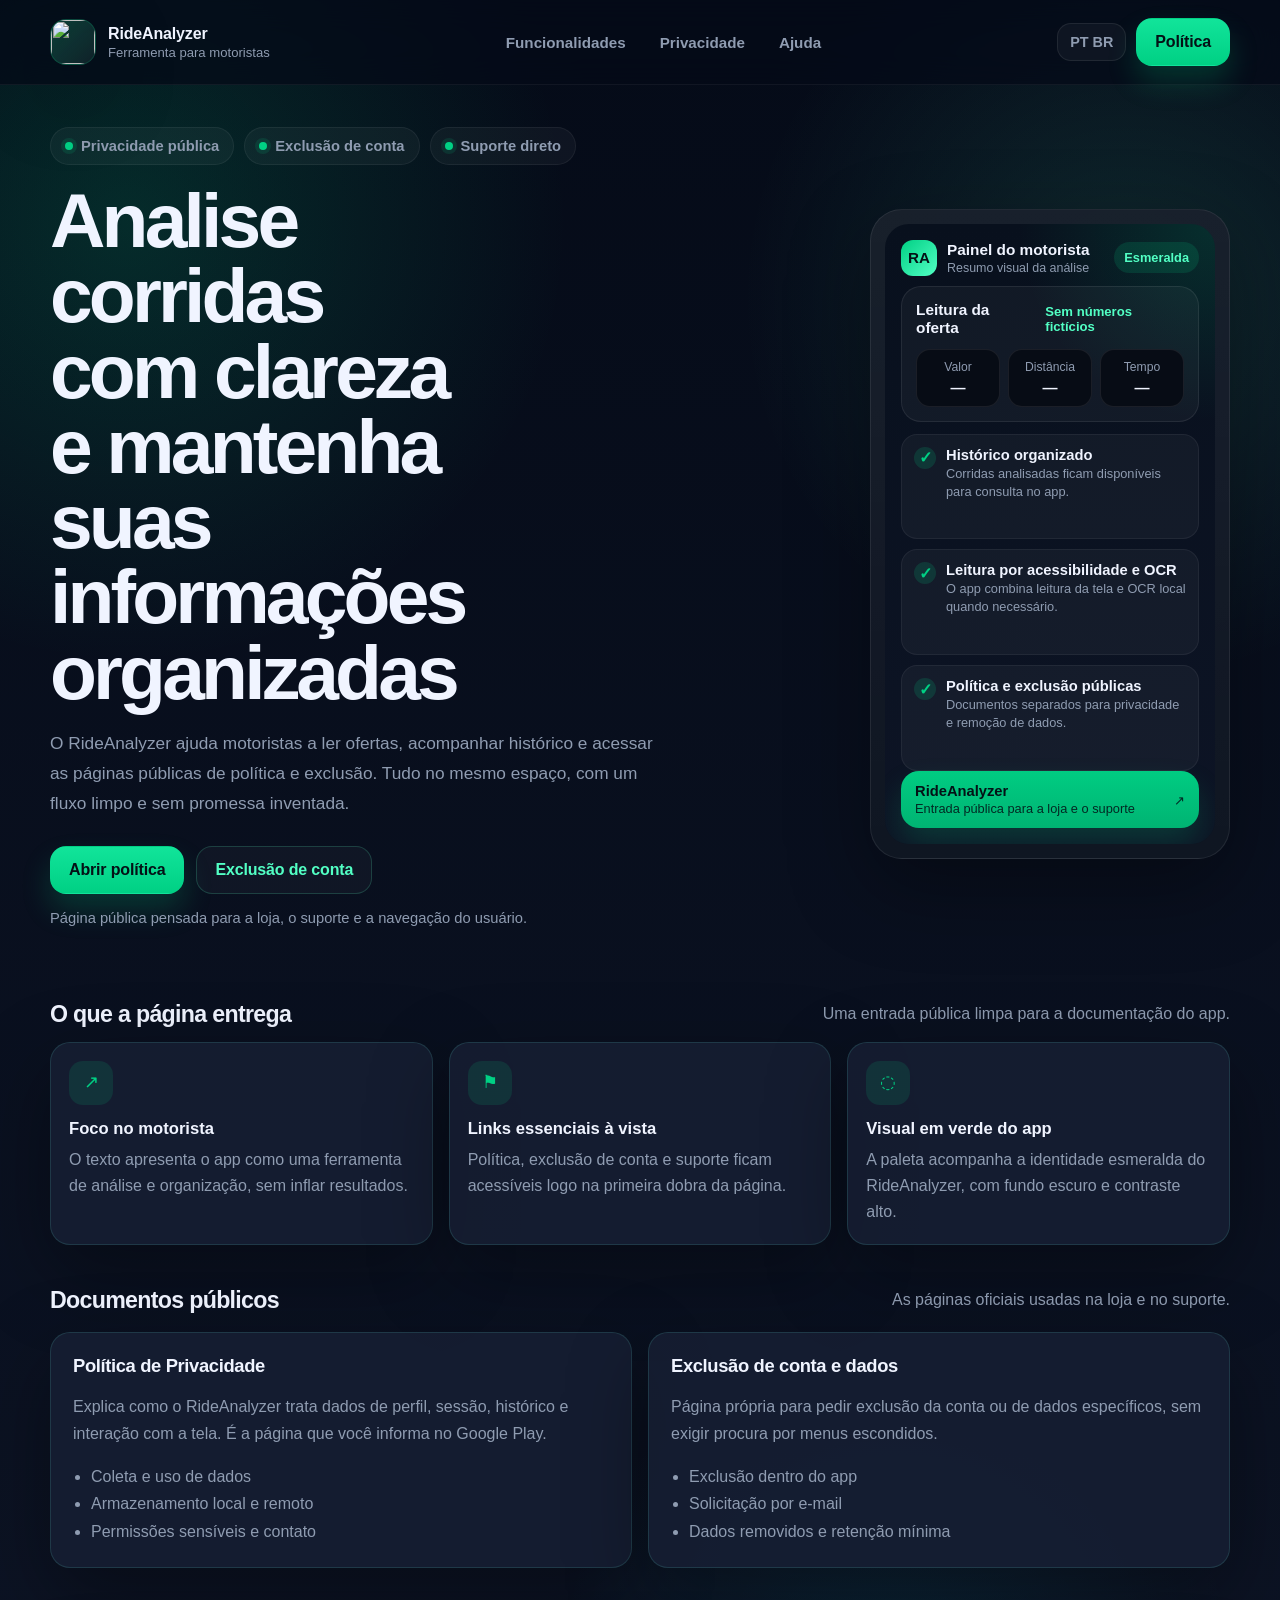
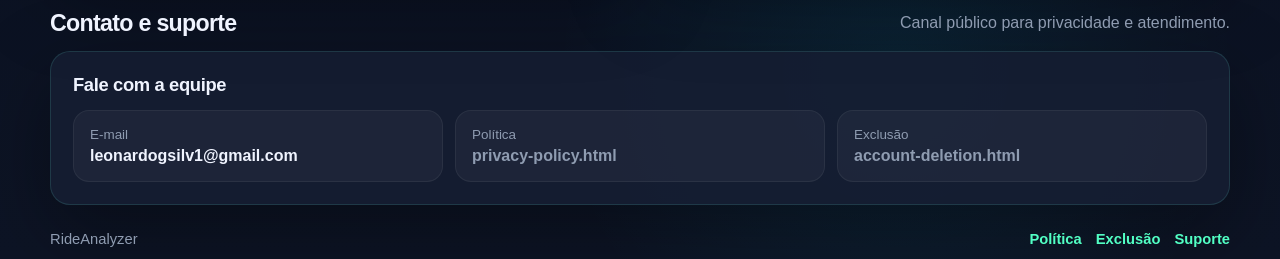
==== commit 910f849b: "Mudanças no layout" ====
--- a/index.html
+++ b/index.html
@@ -7,26 +7,25 @@
     <title>RideAnalyzer</title>
     <style>
         :root {
-            --bg: #fffaf3;
-            --surface: rgba(255, 255, 255, 0.9);
-            --surface-strong: #ffffff;
-            --surface-soft: rgba(255, 111, 0, 0.06);
-            --text: #1f2328;
-            --muted: #66707b;
-            --line: rgba(31, 35, 40, 0.08);
-            --line-strong: rgba(255, 111, 0, 0.22);
-            --accent: #ff6f00;
-            --accent-2: #ff8f33;
-            --accent-dark: #d95f00;
-            --shadow: 0 18px 50px rgba(35, 31, 32, 0.08);
-        }
-
-        * {
-            box-sizing: border-box;
-        }
+            --bg: #050b18;
+            --bg-2: #0d1425;
+            --surface: rgba(22, 30, 51, 0.88);
+            --surface-2: rgba(12, 18, 30, 0.94);
+            --surface-3: rgba(255, 255, 255, 0.05);
+            --text: #f0f4ff;
+            --muted: #8f9cb1;
+            --line: rgba(103, 232, 209, 0.14);
+            --line-strong: rgba(103, 232, 209, 0.28);
+            --accent: #00d084;
+            --accent-2: #52ffc4;
+            --accent-3: #00e5ff;
+            --shadow: 0 28px 80px rgba(0, 0, 0, 0.34);
+        }
+
+        * { box-sizing: border-box; }
 
         html {
-            color-scheme: light;
+            color-scheme: dark;
             scroll-behavior: smooth;
         }
 
@@ -36,14 +35,13 @@
             font-family: "Segoe UI", Arial, sans-serif;
             color: var(--text);
             background:
-                radial-gradient(circle at 15% 10%, rgba(255, 143, 51, 0.14), transparent 22%),
-                radial-gradient(circle at 82% 16%, rgba(255, 111, 0, 0.1), transparent 20%),
-                linear-gradient(180deg, #fffdf8 0%, #fffaf3 48%, #fff7ef 100%);
-        }
-
-        a {
-            color: inherit;
-        }
+                radial-gradient(circle at 10% 12%, rgba(0, 208, 132, 0.16), transparent 22%),
+                radial-gradient(circle at 88% 16%, rgba(82, 255, 196, 0.12), transparent 20%),
+                radial-gradient(circle at 70% 90%, rgba(0, 229, 255, 0.08), transparent 18%),
+                linear-gradient(180deg, var(--bg), var(--bg-2));
+        }
+
+        a { color: inherit; }
 
         .page {
             width: min(1180px, calc(100% - 32px));
@@ -55,8 +53,8 @@
             top: 0;
             z-index: 20;
             backdrop-filter: blur(16px);
-            background: rgba(255, 250, 243, 0.82);
-            border-bottom: 1px solid rgba(31, 35, 40, 0.06);
+            background: rgba(5, 11, 24, 0.72);
+            border-bottom: 1px solid rgba(255, 255, 255, 0.05);
         }
 
         .topbar-inner {
@@ -76,21 +74,25 @@
             text-decoration: none;
         }
 
-        .brand-mark {
-            width: 44px;
-            height: 44px;
-            border-radius: 14px;
+        .brand-badge {
+            width: 46px;
+            height: 46px;
+            border-radius: 16px;
             background:
-                linear-gradient(135deg, rgba(255, 111, 0, 0.18), rgba(255, 143, 51, 0.04)),
-                #fff;
-            border: 1px solid rgba(255, 111, 0, 0.16);
+                linear-gradient(135deg, rgba(0, 208, 132, 0.22), rgba(82, 255, 196, 0.04)),
+                rgba(255, 255, 255, 0.04);
+            border: 1px solid rgba(0, 208, 132, 0.18);
             box-shadow: var(--shadow);
             display: grid;
             place-items: center;
-            color: var(--accent);
-            font-weight: 900;
-            font-size: 1.15rem;
-            letter-spacing: -0.02em;
+            overflow: hidden;
+        }
+
+        .brand-badge img {
+            width: 100%;
+            height: 100%;
+            object-fit: cover;
+            display: block;
         }
 
         .brand-text {
@@ -126,7 +128,7 @@
         }
 
         .nav a:hover {
-            background: rgba(255, 111, 0, 0.08);
+            background: rgba(0, 208, 132, 0.08);
             color: var(--text);
         }
 
@@ -142,8 +144,8 @@
             gap: 6px;
             padding: 10px 12px;
             border-radius: 14px;
-            border: 1px solid rgba(31, 35, 40, 0.08);
-            background: rgba(255, 255, 255, 0.8);
+            border: 1px solid rgba(255, 255, 255, 0.08);
+            background: rgba(255, 255, 255, 0.04);
             color: var(--muted);
             font-size: 0.9rem;
             font-weight: 700;
@@ -160,21 +162,30 @@
             text-decoration: none;
             font-weight: 800;
             letter-spacing: -0.01em;
-            transition: transform 0.16s ease, box-shadow 0.16s ease, border-color 0.16s ease;
-        }
-
-        .cta:hover {
-            transform: translateY(-1px);
-        }
+            transition: transform 0.16s ease, box-shadow 0.16s ease, border-color 0.16s ease, background 0.16s ease;
+        }
+
+        .cta:hover { transform: translateY(-1px); }
 
         .cta-primary {
-            background: linear-gradient(180deg, #ff7a14, var(--accent));
-            color: #fff;
-            box-shadow: 0 14px 28px rgba(255, 111, 0, 0.22);
+            background: linear-gradient(180deg, #11e49a, var(--accent));
+            color: #041116;
+            box-shadow: 0 16px 30px rgba(0, 208, 132, 0.2);
         }
 
         .cta-primary:hover {
-            box-shadow: 0 16px 32px rgba(255, 111, 0, 0.28);
+            box-shadow: 0 18px 36px rgba(0, 208, 132, 0.28);
+        }
+
+        .cta-secondary {
+            background: rgba(255, 255, 255, 0.03);
+            color: var(--accent-2);
+            border-color: rgba(82, 255, 196, 0.18);
+        }
+
+        .cta-secondary:hover {
+            border-color: rgba(82, 255, 196, 0.3);
+            background: rgba(82, 255, 196, 0.06);
         }
 
         .hero {
@@ -201,9 +212,8 @@
             gap: 8px;
             padding: 10px 14px;
             border-radius: 999px;
-            background: rgba(255, 255, 255, 0.9);
-            border: 1px solid rgba(31, 35, 40, 0.08);
-            box-shadow: 0 8px 24px rgba(0, 0, 0, 0.03);
+            background: rgba(255, 255, 255, 0.04);
+            border: 1px solid rgba(255, 255, 255, 0.06);
             color: var(--muted);
             font-size: 0.92rem;
             font-weight: 700;
@@ -214,20 +224,20 @@
             height: 8px;
             border-radius: 50%;
             background: var(--accent);
-            box-shadow: 0 0 0 4px rgba(255, 111, 0, 0.12);
+            box-shadow: 0 0 0 4px rgba(0, 208, 132, 0.12);
         }
 
         h1 {
             margin: 0;
+            max-width: 10ch;
             font-size: clamp(2.8rem, 6vw, 5.1rem);
             line-height: 0.98;
-            letter-spacing: -0.04em;
-            max-width: 10ch;
+            letter-spacing: -0.05em;
         }
 
         .hero-copy {
             margin: 18px 0 0;
-            max-width: 620px;
+            max-width: 640px;
             color: var(--muted);
             font-size: 1.08rem;
             line-height: 1.74;
@@ -238,17 +248,6 @@
             flex-wrap: wrap;
             gap: 12px;
             margin-top: 28px;
-        }
-
-        .cta-secondary {
-            background: #fff;
-            color: var(--accent);
-            border-color: rgba(255, 111, 0, 0.22);
-        }
-
-        .cta-secondary:hover {
-            border-color: rgba(255, 111, 0, 0.34);
-            box-shadow: 0 10px 24px rgba(255, 111, 0, 0.08);
         }
 
         .hero-note {
@@ -261,9 +260,11 @@
             justify-self: end;
             width: min(100%, 360px);
             border-radius: 32px;
-            border: 1px solid rgba(31, 35, 40, 0.12);
-            background: linear-gradient(180deg, #1a1f25, #10151b);
-            box-shadow: 0 24px 72px rgba(0, 0, 0, 0.18);
+            border: 1px solid rgba(255, 255, 255, 0.08);
+            background:
+                linear-gradient(180deg, rgba(255, 255, 255, 0.06), rgba(255, 255, 255, 0.02)),
+                rgba(11, 19, 31, 0.94);
+            box-shadow: var(--shadow);
             padding: 14px;
         }
 
@@ -271,15 +272,15 @@
             border-radius: 24px;
             overflow: hidden;
             background:
-                radial-gradient(circle at top right, rgba(255, 143, 51, 0.22), transparent 28%),
-                linear-gradient(180deg, #fffdf9, #fff5eb);
+                radial-gradient(circle at top right, rgba(0, 208, 132, 0.16), transparent 28%),
+                linear-gradient(180deg, #08101d, #0d1425);
             min-height: 620px;
             display: grid;
-            grid-template-rows: auto 1fr auto;
+            grid-template-rows: auto auto 1fr auto;
         }
 
         .screen-top {
-            padding: 16px 16px 12px;
+            padding: 16px 16px 10px;
             display: flex;
             align-items: center;
             justify-content: space-between;
@@ -293,11 +294,11 @@
         }
 
         .mini-logo {
-            width: 34px;
-            height: 34px;
+            width: 36px;
+            height: 36px;
             border-radius: 12px;
-            background: linear-gradient(135deg, #ff7a14, #ffb36b);
-            color: #fff;
+            background: linear-gradient(135deg, #00d084, #52ffc4);
+            color: #041116;
             display: grid;
             place-items: center;
             font-weight: 900;
@@ -310,7 +311,7 @@
         }
 
         .mini-title strong {
-            font-size: 0.95rem;
+            font-size: 0.96rem;
         }
 
         .mini-title span {
@@ -321,28 +322,24 @@
         .status-pill {
             padding: 8px 10px;
             border-radius: 999px;
-            background: rgba(255, 111, 0, 0.08);
-            color: var(--accent);
+            background: rgba(0, 208, 132, 0.14);
+            color: var(--accent-2);
             font-size: 0.8rem;
             font-weight: 800;
         }
 
-        .screen-content {
-            display: grid;
-            gap: 14px;
-            padding: 0 16px 16px;
-            align-content: start;
-        }
-
-        .preview-card {
+        .screen-hero {
+            padding: 0 16px 12px;
+        }
+
+        .hero-card {
             border-radius: 20px;
-            border: 1px solid rgba(31, 35, 40, 0.08);
-            background: rgba(255, 255, 255, 0.9);
-            box-shadow: 0 14px 30px rgba(35, 31, 32, 0.06);
+            border: 1px solid rgba(255, 255, 255, 0.08);
+            background: rgba(255, 255, 255, 0.04);
             padding: 14px;
         }
 
-        .preview-head {
+        .hero-card-head {
             display: flex;
             align-items: center;
             justify-content: space-between;
@@ -350,12 +347,12 @@
             margin-bottom: 12px;
         }
 
-        .preview-head strong {
+        .hero-card-head strong {
             font-size: 0.96rem;
         }
 
-        .preview-head span {
-            color: var(--accent);
+        .hero-card-head span {
+            color: var(--accent-2);
             font-size: 0.82rem;
             font-weight: 800;
         }
@@ -368,8 +365,8 @@
 
         .metric {
             border-radius: 14px;
-            border: 1px solid rgba(31, 35, 40, 0.08);
-            background: #fff;
+            border: 1px solid rgba(255, 255, 255, 0.08);
+            background: rgba(7, 11, 20, 0.92);
             padding: 10px 8px;
             text-align: center;
         }
@@ -390,6 +387,7 @@
         .checklist {
             display: grid;
             gap: 10px;
+            padding: 0 16px;
         }
 
         .check {
@@ -398,15 +396,15 @@
             gap: 10px;
             padding: 12px;
             border-radius: 16px;
-            background: rgba(255, 255, 255, 0.78);
-            border: 1px solid rgba(31, 35, 40, 0.06);
+            background: rgba(255, 255, 255, 0.04);
+            border: 1px solid rgba(255, 255, 255, 0.06);
         }
 
         .check-icon {
             width: 22px;
             height: 22px;
             border-radius: 50%;
-            background: rgba(255, 111, 0, 0.12);
+            background: rgba(0, 208, 132, 0.16);
             color: var(--accent);
             display: grid;
             place-items: center;
@@ -434,13 +432,13 @@
         .bottom-banner {
             border-radius: 18px;
             padding: 12px 14px;
-            background: linear-gradient(180deg, var(--accent), #ff7b15);
-            color: #fff;
+            background: linear-gradient(180deg, rgba(0, 208, 132, 0.98), rgba(0, 183, 116, 0.98));
+            color: #041116;
             display: flex;
             align-items: center;
             justify-content: space-between;
             gap: 12px;
-            box-shadow: 0 14px 28px rgba(255, 111, 0, 0.22);
+            box-shadow: 0 16px 30px rgba(0, 208, 132, 0.18);
         }
 
         .bottom-banner strong {
@@ -451,7 +449,7 @@
         .bottom-banner span {
             display: block;
             font-size: 0.8rem;
-            opacity: 0.9;
+            opacity: 0.86;
             margin-top: 2px;
         }
 
@@ -495,9 +493,9 @@
             border-radius: 14px;
             display: grid;
             place-items: center;
-            background: rgba(255, 111, 0, 0.1);
+            background: rgba(0, 208, 132, 0.12);
             color: var(--accent);
-            font-size: 1.2rem;
+            font-size: 1.1rem;
             margin-bottom: 14px;
         }
 
@@ -554,9 +552,9 @@
         }
 
         .contact-item {
-            border: 1px solid rgba(31, 35, 40, 0.08);
+            border: 1px solid rgba(255, 255, 255, 0.06);
             border-radius: 16px;
-            background: #fff;
+            background: rgba(255, 255, 255, 0.04);
             padding: 16px;
         }
 
@@ -589,7 +587,7 @@
         }
 
         .footer-links a {
-            color: var(--accent-dark);
+            color: var(--accent-2);
             text-decoration: none;
             font-weight: 800;
         }
@@ -604,21 +602,13 @@
         }
 
         .muted-link:hover {
-            color: var(--accent-dark);
+            color: var(--accent-2);
         }
 
         @media (max-width: 980px) {
-            .hero-grid {
-                grid-template-columns: 1fr;
-            }
-
-            .phone-shell {
-                justify-self: start;
-            }
-
-            .feature-grid {
-                grid-template-columns: 1fr;
-            }
+            .hero-grid { grid-template-columns: 1fr; }
+            .phone-shell { justify-self: start; }
+            .feature-grid { grid-template-columns: 1fr; }
         }
 
         @media (max-width: 760px) {
@@ -646,6 +636,10 @@
             .phone-screen {
                 min-height: 560px;
             }
+
+            h1 {
+                font-size: clamp(2.4rem, 11vw, 4.2rem);
+            }
         }
     </style>
 </head>
@@ -653,7 +647,9 @@
     <header class="topbar">
         <div class="topbar-inner">
             <a class="brand" href="#inicio" aria-label="RideAnalyzer">
-                <div class="brand-mark">RA</div>
+                <div class="brand-badge">
+                    <img src="icon-app.png" alt="" aria-hidden="true" />
+                </div>
                 <div class="brand-text">
                     <strong>RideAnalyzer</strong>
                     <span>Ferramenta para motoristas</span>
@@ -668,7 +664,7 @@
 
             <div class="top-actions">
                 <span class="lang">PT BR</span>
-                <a class="cta cta-primary" href="account-deletion.html">Abrir suporte</a>
+                <a class="cta cta-primary" href="privacy-policy.html">Política</a>
             </div>
         </div>
     </header>
@@ -683,20 +679,20 @@
                         <span class="kicker"><span class="kicker-dot"></span>Suporte direto</span>
                     </div>
 
-                    <h1>Analise corridas com clareza e tome decisões mais seguras</h1>
+                    <h1>Analise corridas com clareza e mantenha suas informações organizadas</h1>
                     <p class="hero-copy">
-                        O RideAnalyzer acompanha o motorista na leitura de ofertas, organização do histórico
-                        e consulta de informações públicas do app. A experiência foi pensada para ser direta,
-                        limpa e fácil de acessar em qualquer momento.
+                        O RideAnalyzer ajuda motoristas a ler ofertas, acompanhar histórico e acessar as
+                        páginas públicas de política e exclusão. Tudo no mesmo espaço, com um fluxo limpo e
+                        sem promessa inventada.
                     </p>
 
                     <div class="hero-actions">
-                        <a class="cta cta-primary" href="privacy-policy.html">Política de Privacidade</a>
-                        <a class="cta cta-secondary" href="account-deletion.html">Exclusão de conta e dados</a>
+                        <a class="cta cta-primary" href="privacy-policy.html">Abrir política</a>
+                        <a class="cta cta-secondary" href="account-deletion.html">Exclusão de conta</a>
                     </div>
 
                     <p class="hero-note">
-                        Links públicos prontos para o Google Play e para o suporte do app.
+                        Página pública pensada para a loja, o suporte e a navegação do usuário.
                     </p>
                 </div>
 
@@ -710,52 +706,52 @@
                                     <span>Resumo visual da análise</span>
                                 </div>
                             </div>
-                            <div class="status-pill">Ativo</div>
+                            <div class="status-pill">Esmeralda</div>
                         </div>
 
-                        <div class="screen-content">
-                            <div class="preview-card">
-                                <div class="preview-head">
+                        <div class="screen-hero">
+                            <div class="hero-card">
+                                <div class="hero-card-head">
                                     <strong>Leitura da oferta</strong>
-                                    <span>Sem números inventados</span>
+                                    <span>Sem números fictícios</span>
                                 </div>
                                 <div class="metric-grid" aria-label="Campos do app">
                                     <div class="metric">
                                         <span>Valor</span>
-                                        <strong>--</strong>
+                                        <strong>—</strong>
                                     </div>
                                     <div class="metric">
                                         <span>Distância</span>
-                                        <strong>--</strong>
+                                        <strong>—</strong>
                                     </div>
                                     <div class="metric">
                                         <span>Tempo</span>
-                                        <strong>--</strong>
+                                        <strong>—</strong>
                                     </div>
                                 </div>
                             </div>
-
-                            <div class="checklist">
-                                <div class="check">
-                                    <div class="check-icon">✓</div>
-                                    <div>
-                                        <strong>Histórico organizado</strong>
-                                        <span>Suporte para consulta de corridas analisadas e respostas rápidas.</span>
-                                    </div>
+                        </div>
+
+                        <div class="checklist">
+                            <div class="check">
+                                <div class="check-icon">✓</div>
+                                <div>
+                                    <strong>Histórico organizado</strong>
+                                    <span>Corridas analisadas ficam disponíveis para consulta no app.</span>
                                 </div>
-                                <div class="check">
-                                    <div class="check-icon">✓</div>
-                                    <div>
-                                        <strong>Privacidade pública</strong>
-                                        <span>Política e exclusão de conta disponíveis em páginas separadas.</span>
-                                    </div>
+                            </div>
+                            <div class="check">
+                                <div class="check-icon">✓</div>
+                                <div>
+                                    <strong>Leitura por acessibilidade e OCR</strong>
+                                    <span>O app combina leitura da tela e OCR local quando necessário.</span>
                                 </div>
-                                <div class="check">
-                                    <div class="check-icon">✓</div>
-                                    <div>
-                                        <strong>Acesso direto ao suporte</strong>
-                                        <span>Contato por e-mail para dúvidas, privacidade e exclusão.</span>
-                                    </div>
+                            </div>
+                            <div class="check">
+                                <div class="check-icon">✓</div>
+                                <div>
+                                    <strong>Política e exclusão públicas</strong>
+                                    <span>Documentos separados para privacidade e remoção de dados.</span>
                                 </div>
                             </div>
                         </div>
@@ -782,17 +778,17 @@
             <article class="feature">
                 <div class="feature-icon">↗</div>
                 <strong>Foco no motorista</strong>
-                <p>Comunica o propósito do app sem exagero de marketing nem promessa inventada.</p>
+                <p>O texto apresenta o app como uma ferramenta de análise e organização, sem inflar resultados.</p>
             </article>
             <article class="feature">
                 <div class="feature-icon">⚑</div>
                 <strong>Links essenciais à vista</strong>
-                <p>Acesso rápido para política, exclusão de dados e contato com a equipe.</p>
+                <p>Política, exclusão de conta e suporte ficam acessíveis logo na primeira dobra da página.</p>
             </article>
             <article class="feature">
                 <div class="feature-icon">◌</div>
-                <strong>Visual de produto real</strong>
-                <p>Layout com navegação, bloco de destaque e prévia do app, sem depender de números falsos.</p>
+                <strong>Visual em verde do app</strong>
+                <p>A paleta acompanha a identidade esmeralda do RideAnalyzer, com fundo escuro e contraste alto.</p>
             </article>
         </section>
 
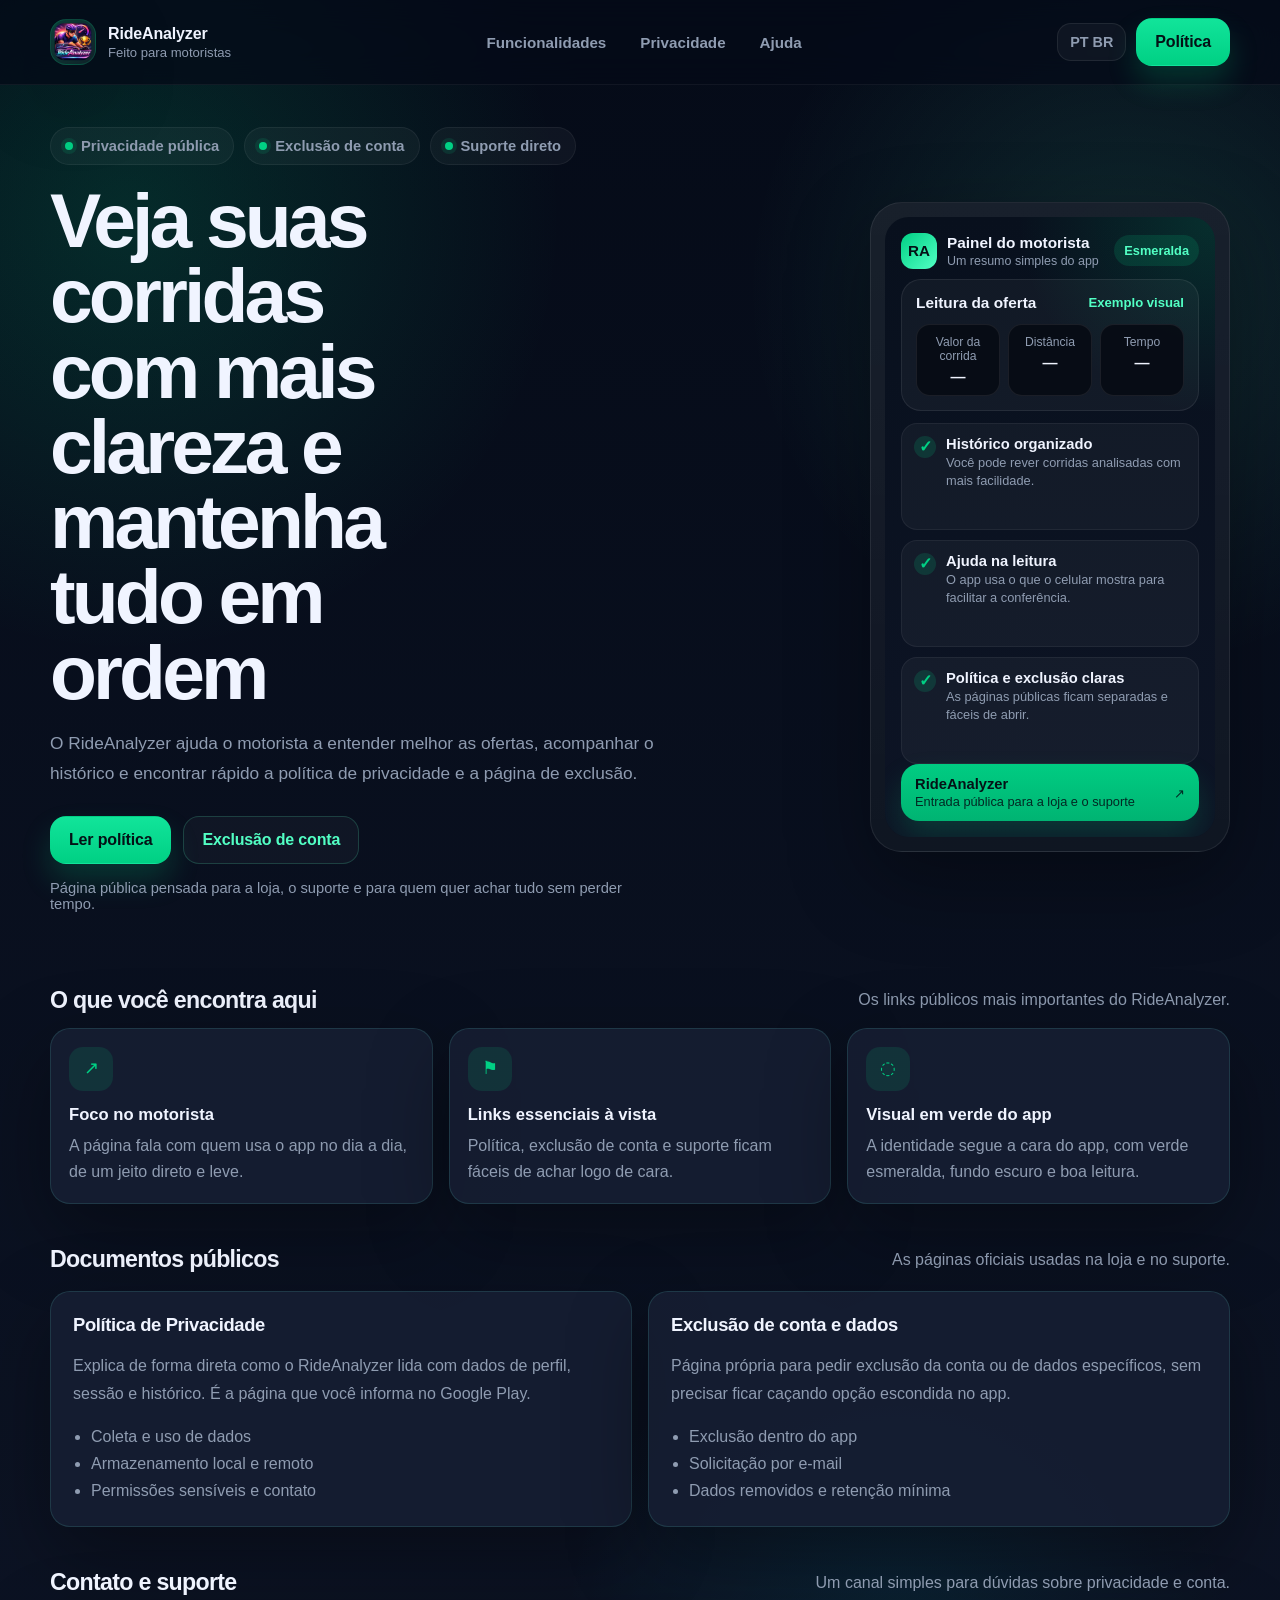
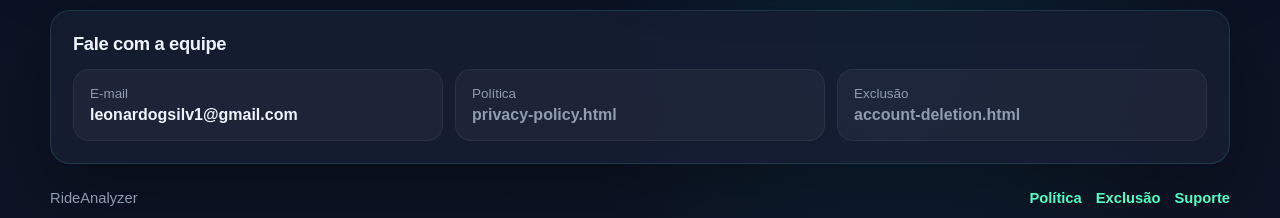
==== commit 532b3c26: "mudança simples" ====
--- a/index.html
+++ b/index.html
@@ -3,7 +3,7 @@
 <head>
     <meta charset="utf-8" />
     <meta name="viewport" content="width=device-width, initial-scale=1" />
-    <meta name="description" content="RideAnalyzer: analise corridas, consulte a politica de privacidade e solicite exclusao de conta." />
+    <meta name="description" content="RideAnalyzer: veja a politica de privacidade, solicite exclusao de conta e acesse os canais oficiais do app." />
     <title>RideAnalyzer</title>
     <style>
         :root {
@@ -652,7 +652,7 @@
                 </div>
                 <div class="brand-text">
                     <strong>RideAnalyzer</strong>
-                    <span>Ferramenta para motoristas</span>
+                    <span>Feito para motoristas</span>
                 </div>
             </a>
 
@@ -679,20 +679,19 @@
                         <span class="kicker"><span class="kicker-dot"></span>Suporte direto</span>
                     </div>
 
-                    <h1>Analise corridas com clareza e mantenha suas informações organizadas</h1>
+                    <h1>Veja suas corridas com mais clareza e mantenha tudo em ordem</h1>
                     <p class="hero-copy">
-                        O RideAnalyzer ajuda motoristas a ler ofertas, acompanhar histórico e acessar as
-                        páginas públicas de política e exclusão. Tudo no mesmo espaço, com um fluxo limpo e
-                        sem promessa inventada.
+                        O RideAnalyzer ajuda o motorista a entender melhor as ofertas, acompanhar o histórico
+                        e encontrar rápido a política de privacidade e a página de exclusão.
                     </p>
 
                     <div class="hero-actions">
-                        <a class="cta cta-primary" href="privacy-policy.html">Abrir política</a>
+                        <a class="cta cta-primary" href="privacy-policy.html">Ler política</a>
                         <a class="cta cta-secondary" href="account-deletion.html">Exclusão de conta</a>
                     </div>
 
                     <p class="hero-note">
-                        Página pública pensada para a loja, o suporte e a navegação do usuário.
+                        Página pública pensada para a loja, o suporte e para quem quer achar tudo sem perder tempo.
                     </p>
                 </div>
 
@@ -703,7 +702,7 @@
                                 <div class="mini-logo">RA</div>
                                 <div class="mini-title">
                                     <strong>Painel do motorista</strong>
-                                    <span>Resumo visual da análise</span>
+                                    <span>Um resumo simples do app</span>
                                 </div>
                             </div>
                             <div class="status-pill">Esmeralda</div>
@@ -713,11 +712,11 @@
                             <div class="hero-card">
                                 <div class="hero-card-head">
                                     <strong>Leitura da oferta</strong>
-                                    <span>Sem números fictícios</span>
+                                    <span>Exemplo visual</span>
                                 </div>
                                 <div class="metric-grid" aria-label="Campos do app">
                                     <div class="metric">
-                                        <span>Valor</span>
+                                        <span>Valor da corrida</span>
                                         <strong>—</strong>
                                     </div>
                                     <div class="metric">
@@ -736,22 +735,22 @@
                             <div class="check">
                                 <div class="check-icon">✓</div>
                                 <div>
-                                    <strong>Histórico organizado</strong>
-                                    <span>Corridas analisadas ficam disponíveis para consulta no app.</span>
+                                        <strong>Histórico organizado</strong>
+                                        <span>Você pode rever corridas analisadas com mais facilidade.</span>
                                 </div>
                             </div>
                             <div class="check">
                                 <div class="check-icon">✓</div>
                                 <div>
-                                    <strong>Leitura por acessibilidade e OCR</strong>
-                                    <span>O app combina leitura da tela e OCR local quando necessário.</span>
+                                        <strong>Ajuda na leitura</strong>
+                                        <span>O app usa o que o celular mostra para facilitar a conferência.</span>
                                 </div>
                             </div>
                             <div class="check">
                                 <div class="check-icon">✓</div>
                                 <div>
-                                    <strong>Política e exclusão públicas</strong>
-                                    <span>Documentos separados para privacidade e remoção de dados.</span>
+                                        <strong>Política e exclusão claras</strong>
+                                        <span>As páginas públicas ficam separadas e fáceis de abrir.</span>
                                 </div>
                             </div>
                         </div>
@@ -771,24 +770,24 @@
         </section>
 
         <div id="funcionalidades" class="section-title">
-            <h2>O que a página entrega</h2>
-            <p>Uma entrada pública limpa para a documentação do app.</p>
+            <h2>O que você encontra aqui</h2>
+            <p>Os links públicos mais importantes do RideAnalyzer.</p>
         </div>
         <section class="feature-grid" aria-label="Destaques">
             <article class="feature">
                 <div class="feature-icon">↗</div>
                 <strong>Foco no motorista</strong>
-                <p>O texto apresenta o app como uma ferramenta de análise e organização, sem inflar resultados.</p>
+                <p>A página fala com quem usa o app no dia a dia, de um jeito direto e leve.</p>
             </article>
             <article class="feature">
                 <div class="feature-icon">⚑</div>
                 <strong>Links essenciais à vista</strong>
-                <p>Política, exclusão de conta e suporte ficam acessíveis logo na primeira dobra da página.</p>
+                <p>Política, exclusão de conta e suporte ficam fáceis de achar logo de cara.</p>
             </article>
             <article class="feature">
                 <div class="feature-icon">◌</div>
                 <strong>Visual em verde do app</strong>
-                <p>A paleta acompanha a identidade esmeralda do RideAnalyzer, com fundo escuro e contraste alto.</p>
+                <p>A identidade segue a cara do app, com verde esmeralda, fundo escuro e boa leitura.</p>
             </article>
         </section>
 
@@ -800,7 +799,7 @@
             <article class="card">
                 <h3>Política de Privacidade</h3>
                 <p>
-                    Explica como o RideAnalyzer trata dados de perfil, sessão, histórico e interação com a tela.
+                    Explica de forma direta como o RideAnalyzer lida com dados de perfil, sessão e histórico.
                     É a página que você informa no Google Play.
                 </p>
                 <ul>
@@ -813,8 +812,8 @@
             <article class="card">
                 <h3>Exclusão de conta e dados</h3>
                 <p>
-                    Página própria para pedir exclusão da conta ou de dados específicos, sem exigir procura
-                    por menus escondidos.
+                    Página própria para pedir exclusão da conta ou de dados específicos, sem precisar
+                    ficar caçando opção escondida no app.
                 </p>
                 <ul>
                     <li>Exclusão dentro do app</li>
@@ -826,7 +825,7 @@
 
         <div id="ajuda" class="section-title">
             <h2>Contato e suporte</h2>
-            <p>Canal público para privacidade e atendimento.</p>
+            <p>Um canal simples para dúvidas sobre privacidade e conta.</p>
         </div>
         <section class="card">
             <h3>Fale com a equipe</h3>
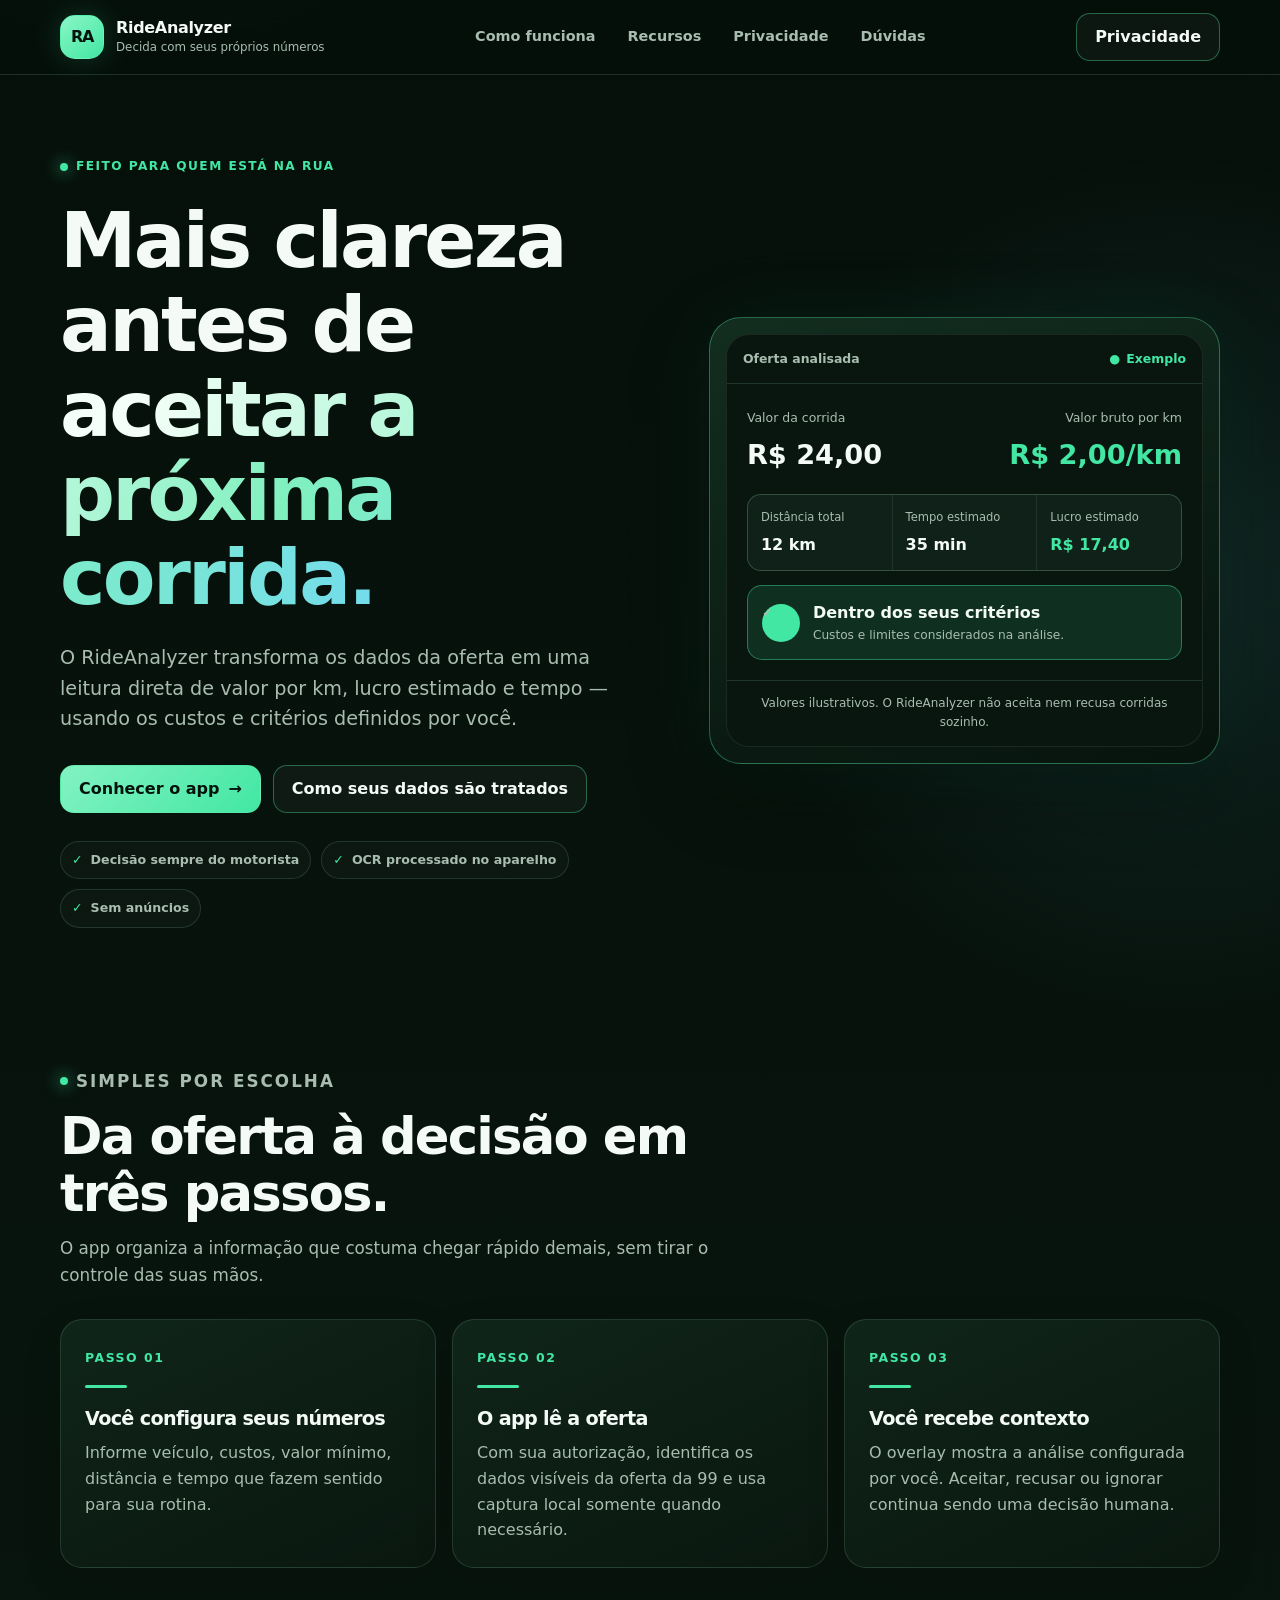
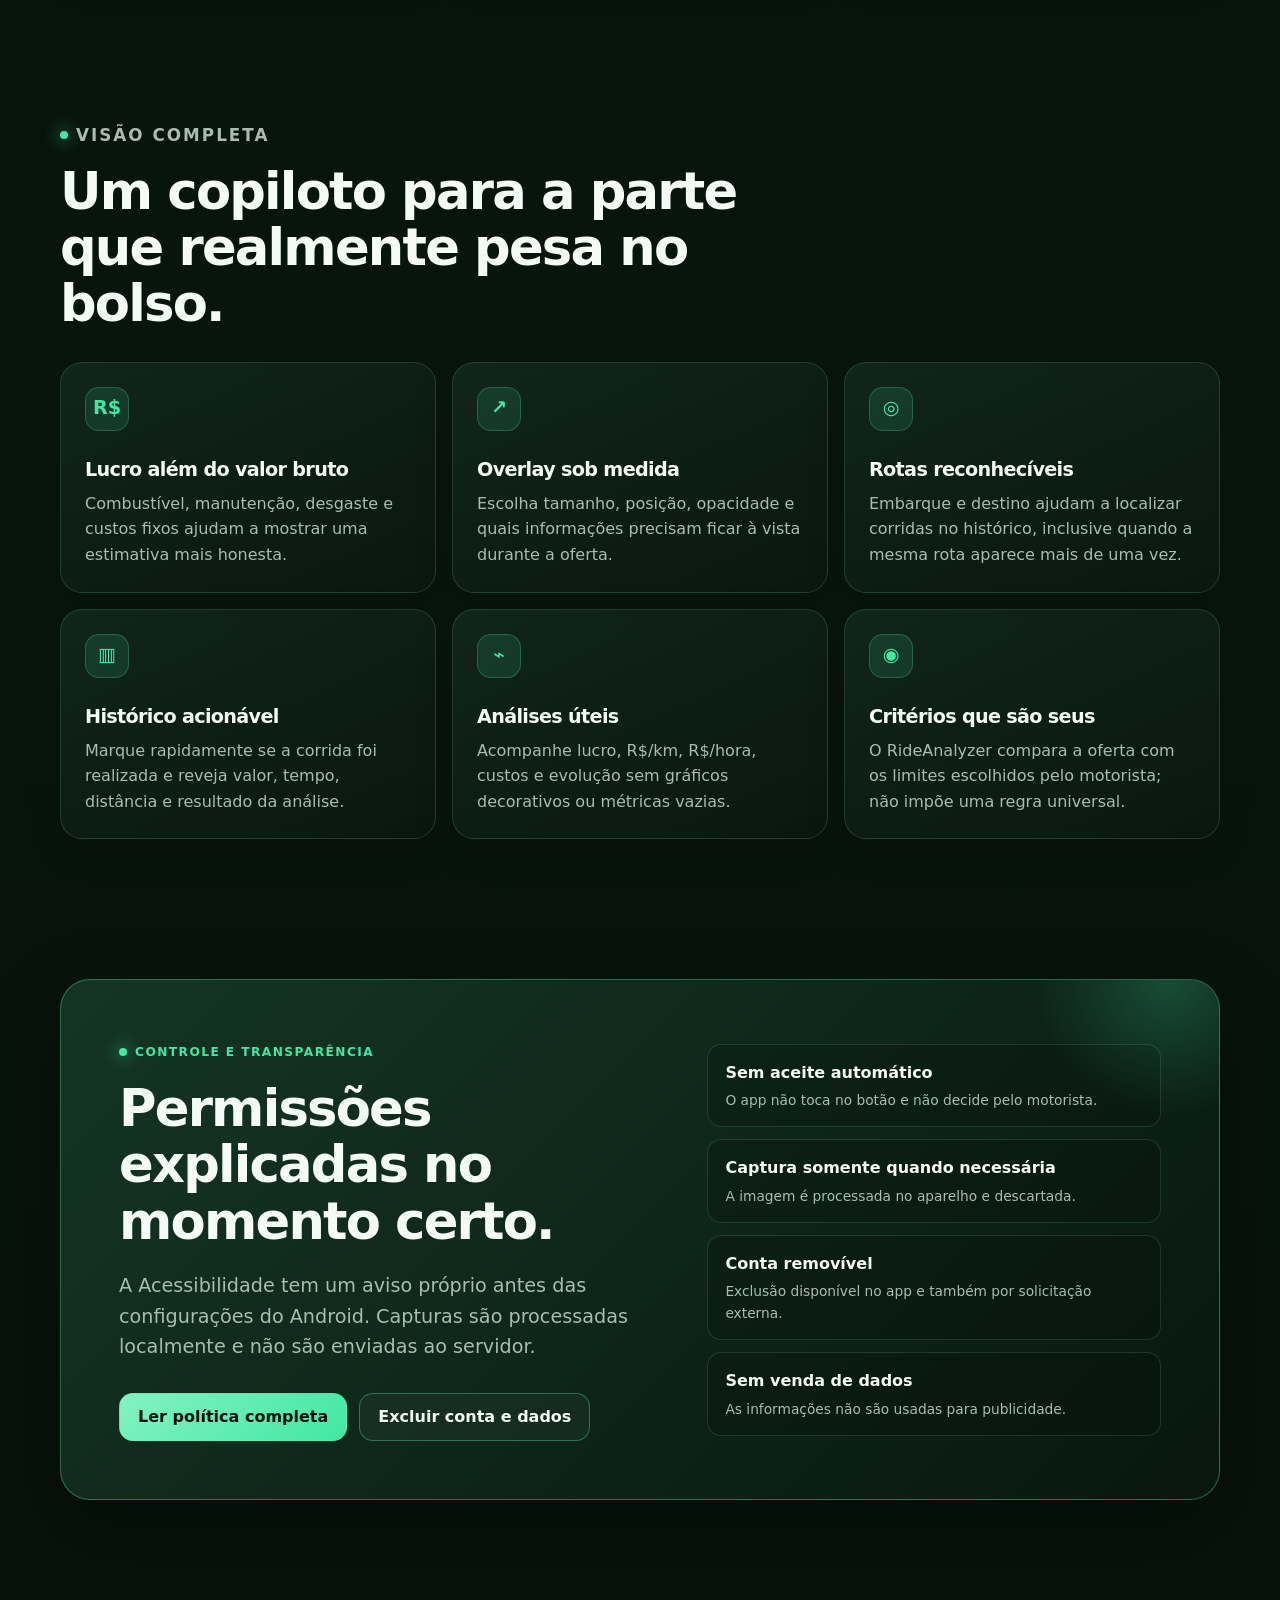
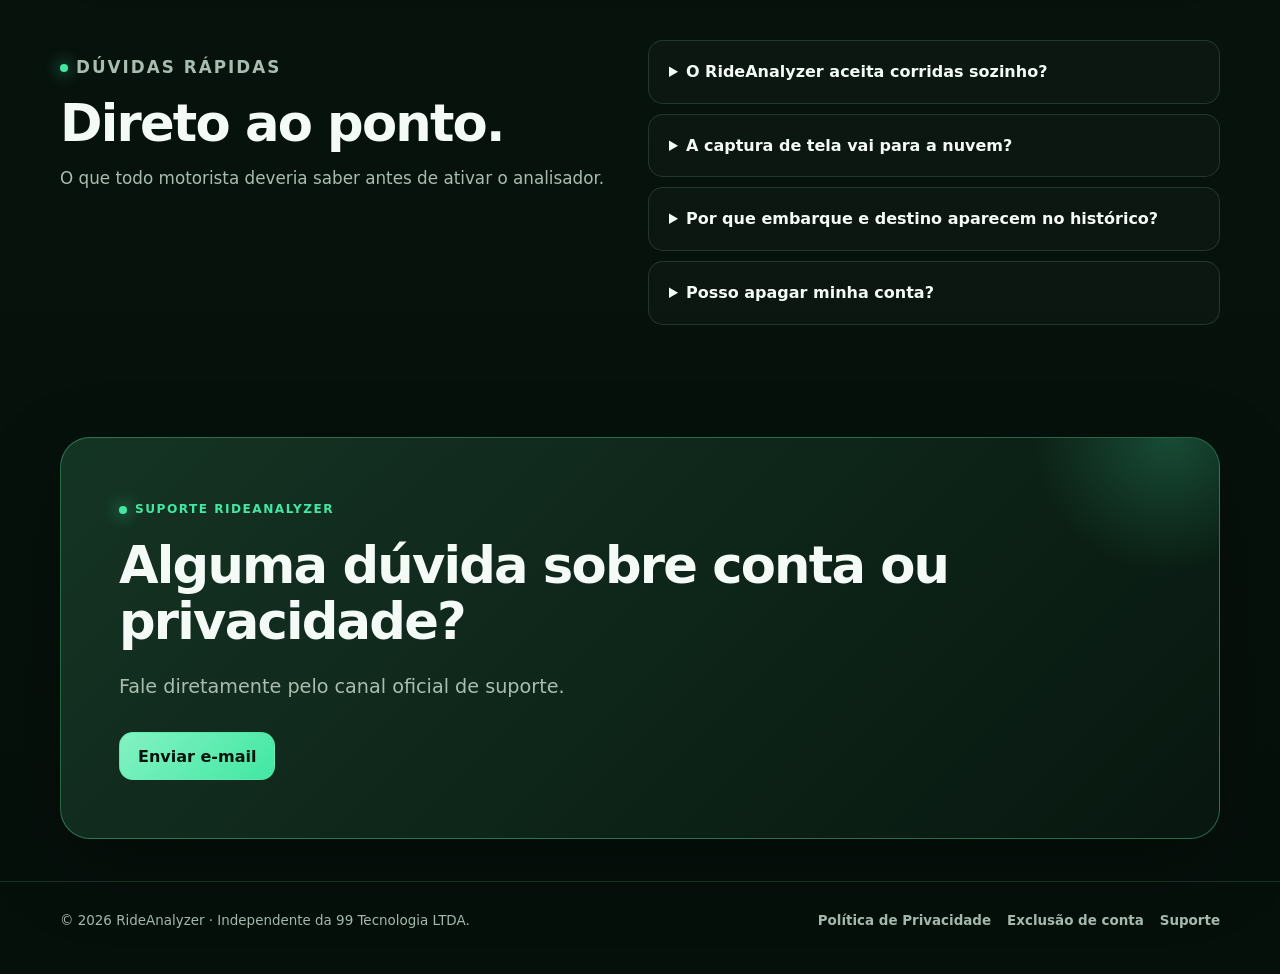
==== commit 12a0fab1: "feat: redesign public RideAnalyzer site" ====
--- a/index.html
+++ b/index.html
@@ -1,858 +1,134 @@
-<!doctype html>
-<html lang="pt-BR">
-<head>
-    <meta charset="utf-8" />
-    <meta name="viewport" content="width=device-width, initial-scale=1" />
-    <meta name="description" content="RideAnalyzer: veja a politica de privacidade, solicite exclusao de conta e acesse os canais oficiais do app." />
-    <title>RideAnalyzer</title>
-    <style>
-        :root {
-            --bg: #050b18;
-            --bg-2: #0d1425;
-            --surface: rgba(22, 30, 51, 0.88);
-            --surface-2: rgba(12, 18, 30, 0.94);
-            --surface-3: rgba(255, 255, 255, 0.05);
-            --text: #f0f4ff;
-            --muted: #8f9cb1;
-            --line: rgba(103, 232, 209, 0.14);
-            --line-strong: rgba(103, 232, 209, 0.28);
-            --accent: #00d084;
-            --accent-2: #52ffc4;
-            --accent-3: #00e5ff;
-            --shadow: 0 28px 80px rgba(0, 0, 0, 0.34);
-        }
-
-        * { box-sizing: border-box; }
-
-        html {
-            color-scheme: dark;
-            scroll-behavior: smooth;
-        }
-
-        body {
-            margin: 0;
-            min-height: 100vh;
-            font-family: "Segoe UI", Arial, sans-serif;
-            color: var(--text);
-            background:
-                radial-gradient(circle at 10% 12%, rgba(0, 208, 132, 0.16), transparent 22%),
-                radial-gradient(circle at 88% 16%, rgba(82, 255, 196, 0.12), transparent 20%),
-                radial-gradient(circle at 70% 90%, rgba(0, 229, 255, 0.08), transparent 18%),
-                linear-gradient(180deg, var(--bg), var(--bg-2));
-        }
-
-        a { color: inherit; }
-
-        .page {
-            width: min(1180px, calc(100% - 32px));
-            margin: 0 auto;
-        }
-
-        .topbar {
-            position: sticky;
-            top: 0;
-            z-index: 20;
-            backdrop-filter: blur(16px);
-            background: rgba(5, 11, 24, 0.72);
-            border-bottom: 1px solid rgba(255, 255, 255, 0.05);
-        }
-
-        .topbar-inner {
-            width: min(1180px, calc(100% - 32px));
-            margin: 0 auto;
-            min-height: 84px;
-            display: flex;
-            align-items: center;
-            justify-content: space-between;
-            gap: 20px;
-        }
-
-        .brand {
-            display: flex;
-            align-items: center;
-            gap: 12px;
-            text-decoration: none;
-        }
-
-        .brand-badge {
-            width: 46px;
-            height: 46px;
-            border-radius: 16px;
-            background:
-                linear-gradient(135deg, rgba(0, 208, 132, 0.22), rgba(82, 255, 196, 0.04)),
-                rgba(255, 255, 255, 0.04);
-            border: 1px solid rgba(0, 208, 132, 0.18);
-            box-shadow: var(--shadow);
-            display: grid;
-            place-items: center;
-            overflow: hidden;
-        }
-
-        .brand-badge img {
-            width: 100%;
-            height: 100%;
-            object-fit: cover;
-            display: block;
-        }
-
-        .brand-text {
-            display: grid;
-            gap: 2px;
-        }
-
-        .brand-text strong {
-            font-size: 1rem;
-            letter-spacing: -0.01em;
-        }
-
-        .brand-text span {
-            font-size: 0.82rem;
-            color: var(--muted);
-        }
-
-        .nav {
-            display: flex;
-            align-items: center;
-            gap: 10px;
-            flex-wrap: wrap;
-            justify-content: center;
-        }
-
-        .nav a {
-            padding: 10px 12px;
-            border-radius: 999px;
-            text-decoration: none;
-            color: var(--muted);
-            font-weight: 700;
-            font-size: 0.95rem;
-        }
-
-        .nav a:hover {
-            background: rgba(0, 208, 132, 0.08);
-            color: var(--text);
-        }
-
-        .top-actions {
-            display: flex;
-            align-items: center;
-            gap: 10px;
-        }
-
-        .lang {
-            display: inline-flex;
-            align-items: center;
-            gap: 6px;
-            padding: 10px 12px;
-            border-radius: 14px;
-            border: 1px solid rgba(255, 255, 255, 0.08);
-            background: rgba(255, 255, 255, 0.04);
-            color: var(--muted);
-            font-size: 0.9rem;
-            font-weight: 700;
-        }
-
-        .cta {
-            display: inline-flex;
-            align-items: center;
-            justify-content: center;
-            min-height: 48px;
-            padding: 0 18px;
-            border-radius: 16px;
-            border: 1px solid transparent;
-            text-decoration: none;
-            font-weight: 800;
-            letter-spacing: -0.01em;
-            transition: transform 0.16s ease, box-shadow 0.16s ease, border-color 0.16s ease, background 0.16s ease;
-        }
-
-        .cta:hover { transform: translateY(-1px); }
-
-        .cta-primary {
-            background: linear-gradient(180deg, #11e49a, var(--accent));
-            color: #041116;
-            box-shadow: 0 16px 30px rgba(0, 208, 132, 0.2);
-        }
-
-        .cta-primary:hover {
-            box-shadow: 0 18px 36px rgba(0, 208, 132, 0.28);
-        }
-
-        .cta-secondary {
-            background: rgba(255, 255, 255, 0.03);
-            color: var(--accent-2);
-            border-color: rgba(82, 255, 196, 0.18);
-        }
-
-        .cta-secondary:hover {
-            border-color: rgba(82, 255, 196, 0.3);
-            background: rgba(82, 255, 196, 0.06);
-        }
-
-        .hero {
-            padding: 42px 0 18px;
-        }
-
-        .hero-grid {
-            display: grid;
-            grid-template-columns: minmax(0, 1.08fr) minmax(320px, 0.92fr);
-            gap: 34px;
-            align-items: center;
-        }
-
-        .kicker-row {
-            display: flex;
-            gap: 10px;
-            flex-wrap: wrap;
-            margin-bottom: 18px;
-        }
-
-        .kicker {
-            display: inline-flex;
-            align-items: center;
-            gap: 8px;
-            padding: 10px 14px;
-            border-radius: 999px;
-            background: rgba(255, 255, 255, 0.04);
-            border: 1px solid rgba(255, 255, 255, 0.06);
-            color: var(--muted);
-            font-size: 0.92rem;
-            font-weight: 700;
-        }
-
-        .kicker-dot {
-            width: 8px;
-            height: 8px;
-            border-radius: 50%;
-            background: var(--accent);
-            box-shadow: 0 0 0 4px rgba(0, 208, 132, 0.12);
-        }
-
-        h1 {
-            margin: 0;
-            max-width: 10ch;
-            font-size: clamp(2.8rem, 6vw, 5.1rem);
-            line-height: 0.98;
-            letter-spacing: -0.05em;
-        }
-
-        .hero-copy {
-            margin: 18px 0 0;
-            max-width: 640px;
-            color: var(--muted);
-            font-size: 1.08rem;
-            line-height: 1.74;
-        }
-
-        .hero-actions {
-            display: flex;
-            flex-wrap: wrap;
-            gap: 12px;
-            margin-top: 28px;
-        }
-
-        .hero-note {
-            margin-top: 16px;
-            color: var(--muted);
-            font-size: 0.92rem;
-        }
-
-        .phone-shell {
-            justify-self: end;
-            width: min(100%, 360px);
-            border-radius: 32px;
-            border: 1px solid rgba(255, 255, 255, 0.08);
-            background:
-                linear-gradient(180deg, rgba(255, 255, 255, 0.06), rgba(255, 255, 255, 0.02)),
-                rgba(11, 19, 31, 0.94);
-            box-shadow: var(--shadow);
-            padding: 14px;
-        }
-
-        .phone-screen {
-            border-radius: 24px;
-            overflow: hidden;
-            background:
-                radial-gradient(circle at top right, rgba(0, 208, 132, 0.16), transparent 28%),
-                linear-gradient(180deg, #08101d, #0d1425);
-            min-height: 620px;
-            display: grid;
-            grid-template-rows: auto auto 1fr auto;
-        }
-
-        .screen-top {
-            padding: 16px 16px 10px;
-            display: flex;
-            align-items: center;
-            justify-content: space-between;
-            gap: 10px;
-        }
-
-        .mini-brand {
-            display: flex;
-            align-items: center;
-            gap: 10px;
-        }
-
-        .mini-logo {
-            width: 36px;
-            height: 36px;
-            border-radius: 12px;
-            background: linear-gradient(135deg, #00d084, #52ffc4);
-            color: #041116;
-            display: grid;
-            place-items: center;
-            font-weight: 900;
-            font-size: 0.95rem;
-        }
-
-        .mini-title {
-            display: grid;
-            gap: 2px;
-        }
-
-        .mini-title strong {
-            font-size: 0.96rem;
-        }
-
-        .mini-title span {
-            font-size: 0.78rem;
-            color: var(--muted);
-        }
-
-        .status-pill {
-            padding: 8px 10px;
-            border-radius: 999px;
-            background: rgba(0, 208, 132, 0.14);
-            color: var(--accent-2);
-            font-size: 0.8rem;
-            font-weight: 800;
-        }
-
-        .screen-hero {
-            padding: 0 16px 12px;
-        }
-
-        .hero-card {
-            border-radius: 20px;
-            border: 1px solid rgba(255, 255, 255, 0.08);
-            background: rgba(255, 255, 255, 0.04);
-            padding: 14px;
-        }
-
-        .hero-card-head {
-            display: flex;
-            align-items: center;
-            justify-content: space-between;
-            gap: 10px;
-            margin-bottom: 12px;
-        }
-
-        .hero-card-head strong {
-            font-size: 0.96rem;
-        }
-
-        .hero-card-head span {
-            color: var(--accent-2);
-            font-size: 0.82rem;
-            font-weight: 800;
-        }
-
-        .metric-grid {
-            display: grid;
-            grid-template-columns: repeat(3, minmax(0, 1fr));
-            gap: 8px;
-        }
-
-        .metric {
-            border-radius: 14px;
-            border: 1px solid rgba(255, 255, 255, 0.08);
-            background: rgba(7, 11, 20, 0.92);
-            padding: 10px 8px;
-            text-align: center;
-        }
-
-        .metric span {
-            display: block;
-            font-size: 0.76rem;
-            color: var(--muted);
-            margin-bottom: 5px;
-        }
-
-        .metric strong {
-            display: block;
-            font-size: 0.94rem;
-            letter-spacing: -0.01em;
-        }
-
-        .checklist {
-            display: grid;
-            gap: 10px;
-            padding: 0 16px;
-        }
-
-        .check {
-            display: flex;
-            align-items: flex-start;
-            gap: 10px;
-            padding: 12px;
-            border-radius: 16px;
-            background: rgba(255, 255, 255, 0.04);
-            border: 1px solid rgba(255, 255, 255, 0.06);
-        }
-
-        .check-icon {
-            width: 22px;
-            height: 22px;
-            border-radius: 50%;
-            background: rgba(0, 208, 132, 0.16);
-            color: var(--accent);
-            display: grid;
-            place-items: center;
-            font-weight: 900;
-            flex: 0 0 auto;
-        }
-
-        .check strong {
-            display: block;
-            font-size: 0.92rem;
-            margin-bottom: 2px;
-        }
-
-        .check span {
-            display: block;
-            font-size: 0.8rem;
-            color: var(--muted);
-            line-height: 1.4;
-        }
-
-        .screen-bottom {
-            padding: 0 16px 16px;
-        }
-
-        .bottom-banner {
-            border-radius: 18px;
-            padding: 12px 14px;
-            background: linear-gradient(180deg, rgba(0, 208, 132, 0.98), rgba(0, 183, 116, 0.98));
-            color: #041116;
-            display: flex;
-            align-items: center;
-            justify-content: space-between;
-            gap: 12px;
-            box-shadow: 0 16px 30px rgba(0, 208, 132, 0.18);
-        }
-
-        .bottom-banner strong {
-            display: block;
-            font-size: 0.92rem;
-        }
-
-        .bottom-banner span {
-            display: block;
-            font-size: 0.8rem;
-            opacity: 0.86;
-            margin-top: 2px;
-        }
-
-        .section-title {
-            margin: 42px 0 14px;
-            display: flex;
-            align-items: center;
-            justify-content: space-between;
-            gap: 12px;
-            flex-wrap: wrap;
-        }
-
-        .section-title h2 {
-            margin: 0;
-            font-size: 1.45rem;
-            letter-spacing: -0.03em;
-        }
-
-        .section-title p {
-            margin: 0;
-            color: var(--muted);
-        }
-
-        .feature-grid {
-            display: grid;
-            grid-template-columns: repeat(3, minmax(0, 1fr));
-            gap: 16px;
-        }
-
-        .feature {
-            border: 1px solid var(--line);
-            background: var(--surface);
-            border-radius: 20px;
-            padding: 18px;
-            box-shadow: var(--shadow);
-        }
-
-        .feature-icon {
-            width: 44px;
-            height: 44px;
-            border-radius: 14px;
-            display: grid;
-            place-items: center;
-            background: rgba(0, 208, 132, 0.12);
-            color: var(--accent);
-            font-size: 1.1rem;
-            margin-bottom: 14px;
-        }
-
-        .feature strong {
-            display: block;
-            font-size: 1.04rem;
-            margin-bottom: 8px;
-        }
-
-        .feature p {
-            margin: 0;
-            color: var(--muted);
-            line-height: 1.65;
-        }
-
-        .content-grid {
-            display: grid;
-            grid-template-columns: repeat(12, 1fr);
-            gap: 16px;
-            margin-top: 18px;
-        }
-
-        .card {
-            grid-column: span 6;
-            border: 1px solid var(--line);
-            border-radius: 20px;
-            background: var(--surface);
-            box-shadow: var(--shadow);
-            padding: 22px;
-        }
-
-        .card h3 {
-            margin: 0 0 10px;
-            font-size: 1.15rem;
-            letter-spacing: -0.02em;
-        }
-
-        .card p,
-        .card li {
-            color: var(--muted);
-            line-height: 1.7;
-        }
-
-        .card ul {
-            margin: 0;
-            padding-left: 18px;
-        }
-
-        .contact-grid {
-            display: grid;
-            grid-template-columns: repeat(auto-fit, minmax(220px, 1fr));
-            gap: 12px;
-            margin-top: 14px;
-        }
-
-        .contact-item {
-            border: 1px solid rgba(255, 255, 255, 0.06);
-            border-radius: 16px;
-            background: rgba(255, 255, 255, 0.04);
-            padding: 16px;
-        }
-
-        .contact-item span {
-            display: block;
-            color: var(--muted);
-            font-size: 0.84rem;
-        }
-
-        .contact-item strong {
-            display: block;
-            margin-top: 5px;
-            overflow-wrap: anywhere;
-        }
-
-        .footer {
-            display: flex;
-            justify-content: space-between;
-            gap: 12px;
-            flex-wrap: wrap;
-            margin: 26px 0 12px;
-            color: var(--muted);
-            font-size: 0.92rem;
-        }
-
-        .footer-links {
-            display: flex;
-            gap: 14px;
-            flex-wrap: wrap;
-        }
-
-        .footer-links a {
-            color: var(--accent-2);
-            text-decoration: none;
-            font-weight: 800;
-        }
-
-        .footer-links a:hover {
-            text-decoration: underline;
-        }
-
-        .muted-link {
-            color: var(--muted);
-            text-decoration: none;
-        }
-
-        .muted-link:hover {
-            color: var(--accent-2);
-        }
-
-        @media (max-width: 980px) {
-            .hero-grid { grid-template-columns: 1fr; }
-            .phone-shell { justify-self: start; }
-            .feature-grid { grid-template-columns: 1fr; }
-        }
-
-        @media (max-width: 760px) {
-            .topbar-inner {
-                min-height: auto;
-                padding: 14px 0;
-                align-items: flex-start;
-                flex-direction: column;
-            }
-
-            .nav {
-                justify-content: flex-start;
-            }
-
-            .top-actions {
-                width: 100%;
-                justify-content: flex-start;
-                flex-wrap: wrap;
-            }
-
-            .card {
-                grid-column: span 12;
-            }
-
-            .phone-screen {
-                min-height: 560px;
-            }
-
-            h1 {
-                font-size: clamp(2.4rem, 11vw, 4.2rem);
-            }
-        }
-    </style>
-</head>
-<body>
-    <header class="topbar">
-        <div class="topbar-inner">
-            <a class="brand" href="#inicio" aria-label="RideAnalyzer">
-                <div class="brand-badge">
-                    <img src="icon-app.png" alt="" aria-hidden="true" />
-                </div>
-                <div class="brand-text">
-                    <strong>RideAnalyzer</strong>
-                    <span>Feito para motoristas</span>
-                </div>
-            </a>
-
-            <nav class="nav" aria-label="Navegacao principal">
-                <a href="#funcionalidades">Funcionalidades</a>
-                <a href="#seguranca">Privacidade</a>
-                <a href="#ajuda">Ajuda</a>
-            </nav>
-
-            <div class="top-actions">
-                <span class="lang">PT BR</span>
-                <a class="cta cta-primary" href="privacy-policy.html">Política</a>
-            </div>
-        </div>
-    </header>
-
-    <main id="inicio" class="page">
-        <section class="hero">
-            <div class="hero-grid">
-                <div>
-                    <div class="kicker-row" aria-label="Resumo rapido">
-                        <span class="kicker"><span class="kicker-dot"></span>Privacidade pública</span>
-                        <span class="kicker"><span class="kicker-dot"></span>Exclusão de conta</span>
-                        <span class="kicker"><span class="kicker-dot"></span>Suporte direto</span>
-                    </div>
-
-                    <h1>Veja suas corridas com mais clareza e mantenha tudo em ordem</h1>
-                    <p class="hero-copy">
-                        O RideAnalyzer ajuda o motorista a entender melhor as ofertas, acompanhar o histórico
-                        e encontrar rápido a política de privacidade e a página de exclusão.
-                    </p>
-
-                    <div class="hero-actions">
-                        <a class="cta cta-primary" href="privacy-policy.html">Ler política</a>
-                        <a class="cta cta-secondary" href="account-deletion.html">Exclusão de conta</a>
-                    </div>
-
-                    <p class="hero-note">
-                        Página pública pensada para a loja, o suporte e para quem quer achar tudo sem perder tempo.
-                    </p>
-                </div>
-
-                <div class="phone-shell" aria-label="Prévia visual do app">
-                    <div class="phone-screen">
-                        <div class="screen-top">
-                            <div class="mini-brand">
-                                <div class="mini-logo">RA</div>
-                                <div class="mini-title">
-                                    <strong>Painel do motorista</strong>
-                                    <span>Um resumo simples do app</span>
-                                </div>
-                            </div>
-                            <div class="status-pill">Esmeralda</div>
-                        </div>
-
-                        <div class="screen-hero">
-                            <div class="hero-card">
-                                <div class="hero-card-head">
-                                    <strong>Leitura da oferta</strong>
-                                    <span>Exemplo visual</span>
-                                </div>
-                                <div class="metric-grid" aria-label="Campos do app">
-                                    <div class="metric">
-                                        <span>Valor da corrida</span>
-                                        <strong>—</strong>
-                                    </div>
-                                    <div class="metric">
-                                        <span>Distância</span>
-                                        <strong>—</strong>
-                                    </div>
-                                    <div class="metric">
-                                        <span>Tempo</span>
-                                        <strong>—</strong>
-                                    </div>
-                                </div>
-                            </div>
-                        </div>
-
-                        <div class="checklist">
-                            <div class="check">
-                                <div class="check-icon">✓</div>
-                                <div>
-                                        <strong>Histórico organizado</strong>
-                                        <span>Você pode rever corridas analisadas com mais facilidade.</span>
-                                </div>
-                            </div>
-                            <div class="check">
-                                <div class="check-icon">✓</div>
-                                <div>
-                                        <strong>Ajuda na leitura</strong>
-                                        <span>O app usa o que o celular mostra para facilitar a conferência.</span>
-                                </div>
-                            </div>
-                            <div class="check">
-                                <div class="check-icon">✓</div>
-                                <div>
-                                        <strong>Política e exclusão claras</strong>
-                                        <span>As páginas públicas ficam separadas e fáceis de abrir.</span>
-                                </div>
-                            </div>
-                        </div>
-
-                        <div class="screen-bottom">
-                            <div class="bottom-banner">
-                                <div>
-                                    <strong>RideAnalyzer</strong>
-                                    <span>Entrada pública para a loja e o suporte</span>
-                                </div>
-                                <span aria-hidden="true">↗</span>
-                            </div>
-                        </div>
-                    </div>
-                </div>
-            </div>
-        </section>
-
-        <div id="funcionalidades" class="section-title">
-            <h2>O que você encontra aqui</h2>
-            <p>Os links públicos mais importantes do RideAnalyzer.</p>
-        </div>
-        <section class="feature-grid" aria-label="Destaques">
-            <article class="feature">
-                <div class="feature-icon">↗</div>
-                <strong>Foco no motorista</strong>
-                <p>A página fala com quem usa o app no dia a dia, de um jeito direto e leve.</p>
-            </article>
-            <article class="feature">
-                <div class="feature-icon">⚑</div>
-                <strong>Links essenciais à vista</strong>
-                <p>Política, exclusão de conta e suporte ficam fáceis de achar logo de cara.</p>
-            </article>
-            <article class="feature">
-                <div class="feature-icon">◌</div>
-                <strong>Visual em verde do app</strong>
-                <p>A identidade segue a cara do app, com verde esmeralda, fundo escuro e boa leitura.</p>
-            </article>
-        </section>
-
-        <div id="seguranca" class="section-title">
-            <h2>Documentos públicos</h2>
-            <p>As páginas oficiais usadas na loja e no suporte.</p>
-        </div>
-        <section class="content-grid" aria-label="Conteudo principal">
-            <article class="card">
-                <h3>Política de Privacidade</h3>
-                <p>
-                    Explica de forma direta como o RideAnalyzer lida com dados de perfil, sessão e histórico.
-                    É a página que você informa no Google Play.
-                </p>
-                <ul>
-                    <li>Coleta e uso de dados</li>
-                    <li>Armazenamento local e remoto</li>
-                    <li>Permissões sensíveis e contato</li>
-                </ul>
-            </article>
-
-            <article class="card">
-                <h3>Exclusão de conta e dados</h3>
-                <p>
-                    Página própria para pedir exclusão da conta ou de dados específicos, sem precisar
-                    ficar caçando opção escondida no app.
-                </p>
-                <ul>
-                    <li>Exclusão dentro do app</li>
-                    <li>Solicitação por e-mail</li>
-                    <li>Dados removidos e retenção mínima</li>
-                </ul>
-            </article>
-        </section>
-
-        <div id="ajuda" class="section-title">
-            <h2>Contato e suporte</h2>
-            <p>Um canal simples para dúvidas sobre privacidade e conta.</p>
-        </div>
-        <section class="card">
-            <h3>Fale com a equipe</h3>
-            <div class="contact-grid">
-                <div class="contact-item">
-                    <span>E-mail</span>
-                    <strong>leonardogsilv1@gmail.com</strong>
-                </div>
-                <div class="contact-item">
-                    <span>Política</span>
-                    <strong><a class="muted-link" href="privacy-policy.html">privacy-policy.html</a></strong>
-                </div>
-                <div class="contact-item">
-                    <span>Exclusão</span>
-                    <strong><a class="muted-link" href="account-deletion.html">account-deletion.html</a></strong>
-                </div>
-            </div>
-        </section>
-
-        <div class="footer">
-            <span>RideAnalyzer</span>
-            <div class="footer-links">
-                <a href="privacy-policy.html">Política</a>
-                <a href="account-deletion.html">Exclusão</a>
-                <a href="mailto:leonardogsilv1@gmail.com?subject=RideAnalyzer%20-%20Suporte%20e%20privacidade">Suporte</a>
-            </div>
-        </div>
-    </main>
-</body>
-</html>
+<!doctype html>
+<html lang="pt-BR">
+<head>
+    <meta charset="utf-8" />
+    <meta name="viewport" content="width=device-width, initial-scale=1" />
+    <meta name="description" content="RideAnalyzer ajuda motoristas a analisar ofertas, entender custos, organizar corridas e tomar decisões com mais clareza." />
+    <meta name="theme-color" content="#06100b" />
+    <meta property="og:title" content="RideAnalyzer — clareza para decidir melhor" />
+    <meta property="og:description" content="Análise de ofertas, custos, histórico e desempenho para quem vive de corrida." />
+    <meta property="og:type" content="website" />
+    <meta property="og:url" content="https://lawrenceurich.github.io/privacy-policy/" />
+    <link rel="canonical" href="https://lawrenceurich.github.io/privacy-policy/" />
+    <link rel="icon" href="favicon.svg" type="image/svg+xml" />
+    <link rel="stylesheet" href="styles.css" />
+    <title>RideAnalyzer — decisões melhores em cada corrida</title>
+</head>
+<body>
+    <a class="skip-link" href="#conteudo">Ir para o conteúdo</a>
+    <header class="site-header">
+        <div class="container header-inner">
+            <a class="brand" href="index.html" aria-label="RideAnalyzer, página inicial">
+                <span class="brand-mark" aria-hidden="true">RA</span>
+                <span class="brand-copy"><strong>RideAnalyzer</strong><span>Decida com seus próprios números</span></span>
+            </a>
+            <nav class="site-nav" aria-label="Navegação principal">
+                <a href="#como-funciona">Como funciona</a><a href="#recursos">Recursos</a><a href="#privacidade">Privacidade</a><a href="#duvidas">Dúvidas</a>
+            </nav>
+            <a class="button button-secondary header-cta" href="privacy-policy.html">Privacidade</a>
+        </div>
+    </header>
+
+    <main id="conteudo">
+        <section class="hero">
+            <div class="container hero-grid">
+                <div>
+                    <p class="eyebrow">Feito para quem está na rua</p>
+                    <h1>Mais clareza antes de <span class="gradient-text">aceitar a próxima corrida.</span></h1>
+                    <p class="lead">O RideAnalyzer transforma os dados da oferta em uma leitura direta de valor por km, lucro estimado e tempo — usando os custos e critérios definidos por você.</p>
+                    <div class="hero-actions">
+                        <a class="button button-primary" href="#como-funciona">Conhecer o app <span aria-hidden="true">→</span></a>
+                        <a class="button button-secondary" href="privacy-policy.html">Como seus dados são tratados</a>
+                    </div>
+                    <div class="trust-row" aria-label="Compromissos do RideAnalyzer">
+                        <span class="trust-chip">Decisão sempre do motorista</span><span class="trust-chip">OCR processado no aparelho</span><span class="trust-chip">Sem anúncios</span>
+                    </div>
+                </div>
+
+                <div class="product-preview" aria-label="Exemplo visual de uma análise de oferta">
+                    <div class="preview-window">
+                        <div class="preview-top"><strong>Oferta analisada</strong><span class="online">Exemplo</span></div>
+                        <div class="offer">
+                            <div class="offer-head">
+                                <div><span>Valor da corrida</span><strong>R$ 24,00</strong></div>
+                                <div class="offer-rate"><span>Valor bruto por km</span><strong>R$ 2,00/km</strong></div>
+                            </div>
+                            <div class="metric-grid">
+                                <div class="metric"><span>Distância total</span><strong>12 km</strong></div>
+                                <div class="metric"><span>Tempo estimado</span><strong>35 min</strong></div>
+                                <div class="metric"><span>Lucro estimado</span><strong style="color:var(--accent)">R$ 17,40</strong></div>
+                            </div>
+                            <div class="verdict"><span class="verdict-icon" aria-hidden="true">✓</span><div><strong>Dentro dos seus critérios</strong><span>Custos e limites considerados na análise.</span></div></div>
+                        </div>
+                        <p class="preview-note">Valores ilustrativos. O RideAnalyzer não aceita nem recusa corridas sozinho.</p>
+                    </div>
+                </div>
+            </div>
+        </section>
+
+        <section class="section" id="como-funciona">
+            <div class="container">
+                <div class="section-heading"><p class="eyebrow">Simples por escolha</p><h2>Da oferta à decisão em três passos.</h2><p>O app organiza a informação que costuma chegar rápido demais, sem tirar o controle das suas mãos.</p></div>
+                <div class="grid-3">
+                    <article class="card"><span class="step-number">PASSO 01</span><div class="step-line"></div><h3>Você configura seus números</h3><p>Informe veículo, custos, valor mínimo, distância e tempo que fazem sentido para sua rotina.</p></article>
+                    <article class="card"><span class="step-number">PASSO 02</span><div class="step-line"></div><h3>O app lê a oferta</h3><p>Com sua autorização, identifica os dados visíveis da oferta da 99 e usa captura local somente quando necessário.</p></article>
+                    <article class="card"><span class="step-number">PASSO 03</span><div class="step-line"></div><h3>Você recebe contexto</h3><p>O overlay mostra a análise configurada por você. Aceitar, recusar ou ignorar continua sendo uma decisão humana.</p></article>
+                </div>
+            </div>
+        </section>
+
+        <section class="section" id="recursos">
+            <div class="container">
+                <div class="section-heading"><p class="eyebrow">Visão completa</p><h2>Um copiloto para a parte que realmente pesa no bolso.</h2></div>
+                <div class="feature-grid">
+                    <article class="card"><span class="card-icon" aria-hidden="true">R$</span><h3>Lucro além do valor bruto</h3><p>Combustível, manutenção, desgaste e custos fixos ajudam a mostrar uma estimativa mais honesta.</p></article>
+                    <article class="card"><span class="card-icon" aria-hidden="true">↗</span><h3>Overlay sob medida</h3><p>Escolha tamanho, posição, opacidade e quais informações precisam ficar à vista durante a oferta.</p></article>
+                    <article class="card"><span class="card-icon" aria-hidden="true">◎</span><h3>Rotas reconhecíveis</h3><p>Embarque e destino ajudam a localizar corridas no histórico, inclusive quando a mesma rota aparece mais de uma vez.</p></article>
+                    <article class="card"><span class="card-icon" aria-hidden="true">▥</span><h3>Histórico acionável</h3><p>Marque rapidamente se a corrida foi realizada e reveja valor, tempo, distância e resultado da análise.</p></article>
+                    <article class="card"><span class="card-icon" aria-hidden="true">⌁</span><h3>Análises úteis</h3><p>Acompanhe lucro, R$/km, R$/hora, custos e evolução sem gráficos decorativos ou métricas vazias.</p></article>
+                    <article class="card"><span class="card-icon" aria-hidden="true">◉</span><h3>Critérios que são seus</h3><p>O RideAnalyzer compara a oferta com os limites escolhidos pelo motorista; não impõe uma regra universal.</p></article>
+                </div>
+            </div>
+        </section>
+
+        <section class="section" id="privacidade">
+            <div class="container privacy-panel privacy-grid">
+                <div>
+                    <p class="eyebrow">Controle e transparência</p><h2 style="margin-top:16px">Permissões explicadas no momento certo.</h2>
+                    <p class="lead">A Acessibilidade tem um aviso próprio antes das configurações do Android. Capturas são processadas localmente e não são enviadas ao servidor.</p>
+                    <div class="hero-actions"><a class="button button-primary" href="privacy-policy.html">Ler política completa</a><a class="button button-secondary" href="account-deletion.html">Excluir conta e dados</a></div>
+                </div>
+                <div class="privacy-list">
+                    <div class="privacy-item"><strong>Sem aceite automático</strong><span>O app não toca no botão e não decide pelo motorista.</span></div>
+                    <div class="privacy-item"><strong>Captura somente quando necessária</strong><span>A imagem é processada no aparelho e descartada.</span></div>
+                    <div class="privacy-item"><strong>Conta removível</strong><span>Exclusão disponível no app e também por solicitação externa.</span></div>
+                    <div class="privacy-item"><strong>Sem venda de dados</strong><span>As informações não são usadas para publicidade.</span></div>
+                </div>
+            </div>
+        </section>
+
+        <section class="section" id="duvidas">
+            <div class="container grid-2">
+                <div class="section-heading"><p class="eyebrow">Dúvidas rápidas</p><h2>Direto ao ponto.</h2><p>O que todo motorista deveria saber antes de ativar o analisador.</p></div>
+                <div class="faq">
+                    <details><summary>O RideAnalyzer aceita corridas sozinho?</summary><p>Não. Ele analisa e apresenta contexto; qualquer ação dentro do app de corrida continua dependendo do motorista.</p></details>
+                    <details><summary>A captura de tela vai para a nuvem?</summary><p>Não. Quando necessária, a captura é processada localmente para OCR e não é enviada ao Supabase.</p></details>
+                    <details><summary>Por que embarque e destino aparecem no histórico?</summary><p>Esses textos ajudam a reconhecer a corrida, agrupar ofertas da mesma rota e confirmar depois se ela foi realizada.</p></details>
+                    <details><summary>Posso apagar minha conta?</summary><p>Sim. A opção está em Perfil → Privacidade e dados, e existe também uma página pública para solicitar exclusão.</p></details>
+                </div>
+            </div>
+        </section>
+
+        <section class="section-tight">
+            <div class="container cta-panel">
+                <p class="eyebrow">Suporte RideAnalyzer</p><h2 style="margin-top:16px">Alguma dúvida sobre conta ou privacidade?</h2><p class="lead">Fale diretamente pelo canal oficial de suporte.</p>
+                <div class="hero-actions"><a class="button button-primary" href="mailto:leonardogsilv1@gmail.com?subject=RideAnalyzer%20-%20Suporte">Enviar e-mail</a></div>
+            </div>
+        </section>
+    </main>
+
+    <footer class="site-footer">
+        <div class="container footer-inner"><span>© 2026 RideAnalyzer · Independente da 99 Tecnologia LTDA.</span><nav class="footer-links" aria-label="Links do rodapé"><a href="privacy-policy.html">Política de Privacidade</a><a href="account-deletion.html">Exclusão de conta</a><a href="mailto:leonardogsilv1@gmail.com?subject=RideAnalyzer%20-%20Suporte">Suporte</a></nav></div>
+    </footer>
+</body>
+</html>
--- a/styles.css
+++ b/styles.css
@@ -0,0 +1,481 @@
+:root {
+    --bg: #06100b;
+    --bg-soft: #0a1811;
+    --surface: rgba(14, 31, 22, 0.88);
+    --surface-solid: #0f2118;
+    --surface-raised: #142a1f;
+    --text: #f4fbf7;
+    --muted: #a8bdb0;
+    --line: rgba(154, 220, 181, 0.16);
+    --line-strong: rgba(82, 232, 160, 0.38);
+    --accent: #42e7a4;
+    --accent-strong: #24c884;
+    --accent-soft: rgba(66, 231, 164, 0.12);
+    --cyan: #65d9ed;
+    --warning: #ffc96b;
+    --danger: #ff8c91;
+    --shadow: 0 26px 80px rgba(0, 0, 0, 0.32);
+    --radius-xl: 30px;
+    --radius-lg: 22px;
+    --radius-md: 16px;
+    --container: 1160px;
+}
+
+* { box-sizing: border-box; }
+
+html {
+    scroll-behavior: smooth;
+    color-scheme: dark;
+}
+
+body {
+    margin: 0;
+    min-height: 100vh;
+    font-family: Inter, ui-sans-serif, system-ui, -apple-system, BlinkMacSystemFont, "Segoe UI", sans-serif;
+    color: var(--text);
+    background:
+        radial-gradient(circle at 12% -10%, rgba(66, 231, 164, 0.18), transparent 30rem),
+        radial-gradient(circle at 92% 14%, rgba(101, 217, 237, 0.10), transparent 27rem),
+        linear-gradient(180deg, var(--bg), #08150e 48%, #06100b);
+    line-height: 1.6;
+}
+
+body::before {
+    content: "";
+    position: fixed;
+    inset: 0;
+    z-index: -1;
+    pointer-events: none;
+    opacity: 0.35;
+    background-image: linear-gradient(rgba(255,255,255,.018) 1px, transparent 1px),
+        linear-gradient(90deg, rgba(255,255,255,.018) 1px, transparent 1px);
+    background-size: 34px 34px;
+    mask-image: linear-gradient(to bottom, black, transparent 74%);
+}
+
+a { color: inherit; }
+
+a:focus-visible,
+button:focus-visible {
+    outline: 3px solid rgba(101, 217, 237, 0.8);
+    outline-offset: 3px;
+}
+
+.skip-link {
+    position: fixed;
+    top: 10px;
+    left: 10px;
+    z-index: 100;
+    padding: 10px 14px;
+    border-radius: 10px;
+    background: var(--text);
+    color: var(--bg);
+    transform: translateY(-160%);
+}
+
+.skip-link:focus { transform: translateY(0); }
+
+.container {
+    width: min(var(--container), calc(100% - 36px));
+    margin-inline: auto;
+}
+
+.site-header {
+    position: sticky;
+    top: 0;
+    z-index: 50;
+    border-bottom: 1px solid var(--line);
+    background: rgba(6, 16, 11, 0.78);
+    backdrop-filter: blur(18px);
+}
+
+.header-inner {
+    min-height: 74px;
+    display: flex;
+    align-items: center;
+    justify-content: space-between;
+    gap: 24px;
+}
+
+.brand {
+    display: inline-flex;
+    align-items: center;
+    gap: 12px;
+    text-decoration: none;
+}
+
+.brand-mark {
+    width: 44px;
+    height: 44px;
+    display: grid;
+    place-items: center;
+    flex: 0 0 auto;
+    border: 1px solid rgba(91, 244, 178, 0.46);
+    border-radius: 15px;
+    color: #03130c;
+    background: linear-gradient(140deg, #8af6c6, var(--accent));
+    box-shadow: 0 0 30px rgba(66, 231, 164, 0.18);
+    font-weight: 900;
+    letter-spacing: -0.08em;
+}
+
+.brand-copy { display: grid; line-height: 1.15; }
+.brand-copy strong { font-size: 1rem; letter-spacing: -0.02em; }
+.brand-copy span { margin-top: 4px; color: var(--muted); font-size: .74rem; }
+
+.site-nav {
+    display: flex;
+    align-items: center;
+    gap: 8px;
+}
+
+.site-nav a {
+    padding: 9px 12px;
+    border-radius: 999px;
+    color: var(--muted);
+    text-decoration: none;
+    font-size: .9rem;
+    font-weight: 700;
+}
+
+.site-nav a:hover,
+.site-nav a[aria-current="page"] {
+    color: var(--text);
+    background: rgba(255, 255, 255, 0.05);
+}
+
+.button {
+    min-height: 48px;
+    display: inline-flex;
+    align-items: center;
+    justify-content: center;
+    gap: 9px;
+    padding: 0 18px;
+    border: 1px solid var(--line-strong);
+    border-radius: 14px;
+    text-decoration: none;
+    font-weight: 800;
+    transition: transform .18s ease, border-color .18s ease, background .18s ease;
+}
+
+.button:hover { transform: translateY(-2px); }
+.button-primary { color: #03130c; background: linear-gradient(135deg, #83f2c2, var(--accent)); }
+.button-secondary { color: var(--text); background: rgba(255,255,255,.035); }
+.button-danger { color: #240508; border-color: rgba(255,140,145,.5); background: linear-gradient(135deg, #ffb3b6, var(--danger)); }
+
+.eyebrow,
+.pill {
+    display: inline-flex;
+    align-items: center;
+    gap: 8px;
+    width: fit-content;
+    margin: 0;
+    color: var(--accent);
+    font-size: .76rem;
+    font-weight: 900;
+    letter-spacing: .12em;
+    text-transform: uppercase;
+}
+
+.eyebrow::before {
+    content: "";
+    width: 8px;
+    height: 8px;
+    border-radius: 50%;
+    background: var(--accent);
+    box-shadow: 0 0 16px var(--accent);
+}
+
+.hero { padding: 78px 0 56px; }
+
+.hero-grid {
+    display: grid;
+    grid-template-columns: minmax(0, 1.05fr) minmax(360px, .95fr);
+    align-items: center;
+    gap: clamp(36px, 7vw, 84px);
+}
+
+h1, h2, h3 { margin: 0; line-height: 1.1; letter-spacing: -.035em; }
+h1 { max-width: 760px; margin-top: 20px; font-size: clamp(2.75rem, 6vw, 5.7rem); }
+h2 { font-size: clamp(2rem, 4vw, 3.4rem); }
+h3 { font-size: 1.2rem; }
+
+.gradient-text {
+    color: transparent;
+    background: linear-gradient(100deg, #f5fff9 8%, #80f0bf 58%, #73dcec);
+    background-clip: text;
+}
+
+.lead {
+    max-width: 680px;
+    margin: 22px 0 0;
+    color: var(--muted);
+    font-size: clamp(1.02rem, 2vw, 1.2rem);
+}
+
+.hero-actions { display: flex; flex-wrap: wrap; gap: 12px; margin-top: 30px; }
+
+.trust-row {
+    display: flex;
+    flex-wrap: wrap;
+    gap: 10px;
+    margin-top: 28px;
+}
+
+.trust-chip,
+.tag {
+    display: inline-flex;
+    align-items: center;
+    gap: 8px;
+    padding: 8px 11px;
+    border: 1px solid var(--line);
+    border-radius: 999px;
+    color: var(--muted);
+    background: rgba(255,255,255,.025);
+    font-size: .79rem;
+    font-weight: 700;
+}
+
+.trust-chip::before { content: "✓"; color: var(--accent); font-weight: 900; }
+
+.product-preview {
+    position: relative;
+    padding: 16px;
+    border: 1px solid var(--line-strong);
+    border-radius: 32px;
+    background: linear-gradient(160deg, rgba(20, 48, 34, .92), rgba(7, 19, 13, .96));
+    box-shadow: var(--shadow), 0 0 80px rgba(66,231,164,.08);
+}
+
+.preview-window {
+    overflow: hidden;
+    border: 1px solid rgba(255,255,255,.08);
+    border-radius: 23px;
+    background: #09160f;
+}
+
+.preview-top {
+    display: flex;
+    align-items: center;
+    justify-content: space-between;
+    padding: 14px 16px;
+    border-bottom: 1px solid var(--line);
+    color: var(--muted);
+    font-size: .78rem;
+}
+
+.online { color: var(--accent); font-weight: 900; }
+.online::before { content: "●"; margin-right: 6px; }
+
+.offer { padding: 20px; }
+.offer-head { display: flex; justify-content: space-between; gap: 18px; align-items: start; }
+.offer-head span { color: var(--muted); font-size: .78rem; }
+.offer-head strong { display: block; margin-top: 3px; font-size: 1.7rem; }
+.offer-rate { color: var(--accent); text-align: right; }
+
+.metric-grid {
+    display: grid;
+    grid-template-columns: repeat(3, 1fr);
+    gap: 1px;
+    margin-top: 18px;
+    overflow: hidden;
+    border: 1px solid var(--line);
+    border-radius: 14px;
+    background: var(--line);
+}
+
+.metric { padding: 13px; background: var(--surface-solid); }
+.metric span { display: block; color: var(--muted); font-size: .72rem; }
+.metric strong { display: block; margin-top: 5px; font-size: 1rem; }
+
+.verdict {
+    display: flex;
+    align-items: center;
+    gap: 13px;
+    margin-top: 14px;
+    padding: 14px;
+    border: 1px solid rgba(66,231,164,.42);
+    border-radius: 15px;
+    background: var(--accent-soft);
+}
+
+.verdict-icon {
+    width: 38px;
+    height: 38px;
+    display: grid;
+    place-items: center;
+    flex: 0 0 auto;
+    border-radius: 50%;
+    color: #032015;
+    background: var(--accent);
+    font-weight: 1000;
+}
+
+.verdict span { display: block; color: var(--muted); font-size: .76rem; }
+
+.preview-note {
+    margin: 0;
+    padding: 13px 18px;
+    border-top: 1px solid var(--line);
+    color: var(--muted);
+    font-size: .75rem;
+    text-align: center;
+}
+
+.section { padding: 70px 0; }
+.section-tight { padding: 42px 0; }
+.section-heading { max-width: 720px; margin-bottom: 30px; }
+.section-heading .eyebrow { margin-bottom: 14px; }
+.section-heading p { margin: 14px 0 0; color: var(--muted); font-size: 1.05rem; }
+
+.grid-3,
+.grid-2,
+.feature-grid,
+.summary-grid {
+    display: grid;
+    gap: 16px;
+}
+
+.grid-3 { grid-template-columns: repeat(3, minmax(0,1fr)); }
+.grid-2 { grid-template-columns: repeat(2, minmax(0,1fr)); }
+.feature-grid { grid-template-columns: repeat(3, minmax(0,1fr)); }
+.summary-grid { grid-template-columns: repeat(4, minmax(0,1fr)); }
+
+.card {
+    padding: 24px;
+    border: 1px solid var(--line);
+    border-radius: var(--radius-lg);
+    background: linear-gradient(155deg, rgba(19, 42, 30, .78), rgba(10, 24, 16, .86));
+    box-shadow: 0 14px 40px rgba(0,0,0,.12);
+}
+
+.card:hover { border-color: rgba(66,231,164,.28); }
+.card p { margin: 11px 0 0; color: var(--muted); }
+.card ul, .document-card ul, .document-card ol { margin: 14px 0 0; padding-left: 1.25rem; color: var(--muted); }
+.card li + li, .document-card li + li { margin-top: 8px; }
+
+.card-icon {
+    width: 44px;
+    height: 44px;
+    display: grid;
+    place-items: center;
+    margin-bottom: 28px;
+    border: 1px solid rgba(66,231,164,.26);
+    border-radius: 14px;
+    color: var(--accent);
+    background: var(--accent-soft);
+    font-size: 1.2rem;
+    font-weight: 900;
+}
+
+.step-number { color: var(--accent); font-size: .78rem; font-weight: 900; letter-spacing: .12em; }
+.step-line { width: 42px; height: 3px; margin: 16px 0 20px; border-radius: 3px; background: var(--accent); }
+
+.privacy-panel,
+.cta-panel {
+    position: relative;
+    overflow: hidden;
+    padding: clamp(28px, 6vw, 58px);
+    border: 1px solid var(--line-strong);
+    border-radius: var(--radius-xl);
+    background: linear-gradient(135deg, rgba(22, 55, 38, .94), rgba(8, 24, 16, .96));
+    box-shadow: var(--shadow);
+}
+
+.privacy-panel::after,
+.cta-panel::after {
+    content: "";
+    position: absolute;
+    width: 280px;
+    height: 280px;
+    top: -140px;
+    right: -90px;
+    border-radius: 50%;
+    background: radial-gradient(circle, rgba(66,231,164,.22), transparent 68%);
+    pointer-events: none;
+}
+
+.privacy-grid { display: grid; grid-template-columns: 1.1fr .9fr; gap: 34px; align-items: center; }
+.privacy-list { display: grid; gap: 12px; }
+.privacy-item { padding: 15px 17px; border: 1px solid var(--line); border-radius: 14px; background: rgba(0,0,0,.14); }
+.privacy-item strong { display: block; }
+.privacy-item span { display: block; margin-top: 4px; color: var(--muted); font-size: .86rem; }
+
+.faq { display: grid; gap: 10px; }
+.faq details { border: 1px solid var(--line); border-radius: 15px; background: rgba(255,255,255,.025); }
+.faq summary { padding: 18px 20px; cursor: pointer; font-weight: 800; }
+.faq details p { margin: 0; padding: 0 20px 20px; color: var(--muted); }
+
+.doc-hero { padding: 54px 0 28px; }
+.doc-hero-box { padding: clamp(28px, 6vw, 58px); border: 1px solid var(--line-strong); border-radius: var(--radius-xl); background: linear-gradient(145deg, rgba(20,52,35,.9), rgba(8,22,14,.95)); box-shadow: var(--shadow); }
+.doc-hero h1 { max-width: 900px; font-size: clamp(2.5rem, 6vw, 5rem); }
+.doc-meta { display: flex; flex-wrap: wrap; gap: 10px; margin-top: 25px; }
+.doc-nav { display: flex; gap: 8px; overflow-x: auto; padding: 16px 0 4px; scrollbar-width: thin; }
+.doc-nav a { flex: 0 0 auto; padding: 9px 12px; border: 1px solid var(--line); border-radius: 999px; color: var(--muted); text-decoration: none; font-size: .82rem; font-weight: 700; }
+.doc-nav a:hover { color: var(--text); border-color: var(--line-strong); }
+
+.document { display: grid; gap: 16px; padding: 24px 0 72px; }
+.document-card { scroll-margin-top: 96px; padding: clamp(22px, 4vw, 34px); border: 1px solid var(--line); border-radius: var(--radius-lg); background: var(--surface); }
+.document-card h2 { font-size: clamp(1.45rem, 3vw, 2rem); }
+.document-card p { color: var(--muted); }
+.document-card a { color: var(--accent); }
+.document-number { display: inline-grid; place-items: center; width: 34px; height: 34px; margin-bottom: 18px; border-radius: 11px; color: #04150d; background: var(--accent); font-size: .78rem; font-weight: 1000; }
+.notice { margin-top: 18px; padding: 16px 18px; border-left: 3px solid var(--accent); border-radius: 0 13px 13px 0; color: var(--muted); background: var(--accent-soft); }
+.notice-warning { border-left-color: var(--warning); background: rgba(255,201,107,.08); }
+.notice-danger { border-left-color: var(--danger); background: rgba(255,140,145,.08); }
+
+.contact-grid { display: grid; grid-template-columns: repeat(2,minmax(0,1fr)); gap: 12px; margin-top: 18px; }
+.contact-item { padding: 16px; border: 1px solid var(--line); border-radius: 14px; background: rgba(0,0,0,.12); }
+.contact-item span { display: block; color: var(--muted); font-size: .75rem; text-transform: uppercase; letter-spacing: .08em; }
+.contact-item strong { display: block; margin-top: 5px; overflow-wrap: anywhere; }
+
+.site-footer { padding: 28px 0 42px; border-top: 1px solid var(--line); }
+.footer-inner { display: flex; align-items: center; justify-content: space-between; gap: 20px; color: var(--muted); font-size: .84rem; }
+.footer-links { display: flex; flex-wrap: wrap; gap: 16px; }
+.footer-links a { color: var(--muted); text-decoration: none; font-weight: 700; }
+.footer-links a:hover { color: var(--accent); }
+
+@media (max-width: 900px) {
+    .site-nav { display: none; }
+    .hero-grid, .privacy-grid { grid-template-columns: 1fr; }
+    .product-preview { max-width: 620px; }
+    .grid-3, .feature-grid, .summary-grid { grid-template-columns: repeat(2,minmax(0,1fr)); }
+}
+
+@media (max-width: 620px) {
+    .container { width: min(100% - 24px, var(--container)); }
+    .header-inner { min-height: 66px; }
+    .brand-copy span { display: none; }
+    .header-cta { min-height: 42px; padding-inline: 13px; font-size: .78rem; }
+    .hero { padding-top: 48px; }
+    h1 { font-size: clamp(2.4rem, 13vw, 4rem); }
+    .grid-3, .grid-2, .feature-grid, .summary-grid, .contact-grid { grid-template-columns: 1fr; }
+    .metric-grid { grid-template-columns: 1fr 1fr; }
+    .metric:last-child { grid-column: 1 / -1; }
+    .offer-head strong { font-size: 1.4rem; }
+    .footer-inner { align-items: flex-start; flex-direction: column; }
+}
+
+@media (prefers-reduced-motion: reduce) {
+    html { scroll-behavior: auto; }
+    *, *::before, *::after { transition: none !important; }
+}
+
+.not-found {
+    min-height: 100vh;
+    display: grid;
+    place-items: center;
+    padding: 32px 0;
+}
+
+.not-found-card {
+    max-width: 720px;
+    padding: clamp(28px, 6vw, 64px);
+    border: 1px solid var(--line);
+    border-radius: var(--radius-xl);
+    background: radial-gradient(circle at 85% 10%, rgba(42, 242, 171, .14), transparent 35%), var(--surface);
+    box-shadow: var(--shadow);
+}
+
+.not-found-card .brand { margin-bottom: clamp(56px, 10vw, 96px); }
+.not-found-card h1 { max-width: 620px; }
